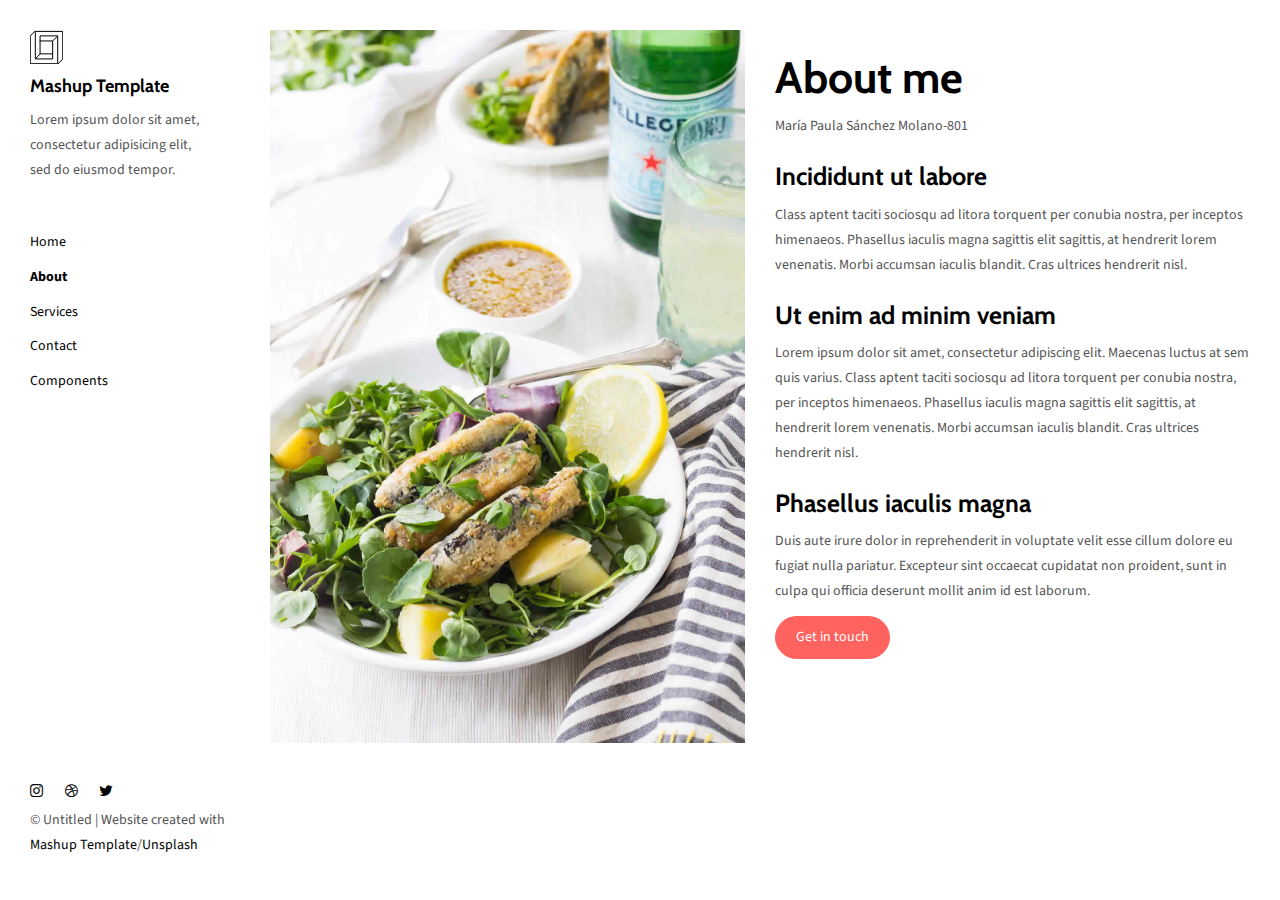
==== about.html @ 0de5c284 "Add files via upload" ====
<!DOCTYPE html>
<html lang="en">

<head>
  <meta charset="UTF-8">
  <meta content="IE=edge" http-equiv="X-UA-Compatible">
  <meta content="width=device-width,initial-scale=1" name="viewport">
  <meta content="description" name="description">
  <meta name="google" content="notranslate" />
  <meta content="Mashup templates have been developped by Orson.io team" name="author">

  <!-- Disable tap highlight on IE -->
  <meta name="msapplication-tap-highlight" content="no">
  
  <link href="./assets/apple-icon-180x180.png" rel="apple-touch-icon">
  <link href="./assets/favicon.ico" rel="icon">



  <title>Title page</title>  

<link href="./main.82cfd66e.css" rel="stylesheet"></head>

<body>

 <!-- Add your content of header -->
<header class="">
  <div class="navbar navbar-default visible-xs">
    <button type="button" class="navbar-toggle collapsed">
      <span class="sr-only">Toggle navigation</span>
      <span class="icon-bar"></span>
      <span class="icon-bar"></span>
      <span class="icon-bar"></span>
    </button>
    <a href="./index.html" class="navbar-brand">Mashup Template</a>
  </div>

  <nav class="sidebar">
    <div class="navbar-collapse" id="navbar-collapse">
      <div class="site-header hidden-xs">
          <a class="site-brand" href="./index.html" title="">
            <img class="img-responsive site-logo" alt="" src="./assets/images/mashup-logo.svg">
            Mashup Template
          </a>
        <p>Lorem ipsum dolor sit amet, consectetur adipisicing elit, sed do eiusmod
        tempor.</p>
      </div>
      <ul class="nav">
        <li><a href="./index.html" title="">Home</a></li>
        <li><a href="./about.html" title="">About</a></li>
        <li><a href="./services.html" title="">Services</a></li>
        <li><a href="./contact.html" title="">Contact</a></li>
        <li><a href="./components.html" title="">Components</a></li>

      </ul>

      <nav class="nav-footer">
        <p class="nav-footer-social-buttons">
          <a class="fa-icon" href="https://www.instagram.com/" title="">
            <i class="fa fa-instagram"></i>
          </a>
          <a class="fa-icon" href="https://dribbble.com/" title="">
            <i class="fa fa-dribbble"></i>
          </a>
          <a class="fa-icon" href="https://twitter.com/" title="">
            <i class="fa fa-twitter"></i>
          </a>
        </p>
        <p>© Untitled | Website created with <a href="http://www.mashup-template.com/" title="Create website with free html template">Mashup Template</a>/<a href="https://www.unsplash.com/" title="Beautiful Free Images">Unsplash</a></p>
      </nav>  
    </div> 
  </nav>
</header>
<main class="" id="main-collapse">


<div class="row">
  <div class="col-xs-12 col-md-6">
    <img class="img-responsive" alt="" src="./assets/images/img-10.jpg">
  </div>
  <div class="col-xs-12 col-md-6">
    <h1>About me</h1>
    
    <p>María Paula Sánchez Molano-801</p>
    
    <h3>Incididunt ut labore </h3>

    <p>Class aptent taciti sociosqu ad litora torquent per conubia nostra, per inceptos himenaeos. Phasellus iaculis magna sagittis elit sagittis, at hendrerit lorem venenatis. Morbi accumsan iaculis blandit. Cras ultrices hendrerit nisl.</p>

    <h3>Ut enim ad minim veniam </h3>
    
    <p>Lorem ipsum dolor sit amet, consectetur adipiscing elit. Maecenas luctus at sem quis varius. 
    Class aptent taciti sociosqu ad litora torquent per conubia nostra, per inceptos himenaeos. Phasellus iaculis magna sagittis elit sagittis, at hendrerit lorem venenatis. Morbi accumsan iaculis blandit. Cras ultrices hendrerit nisl.</p>
    <h3>Phasellus iaculis magna </h3>
    <p>Duis aute irure dolor in reprehenderit in voluptate velit esse
    cillum dolore eu fugiat nulla pariatur. Excepteur sint occaecat cupidatat non
    proident, sunt in culpa qui officia deserunt mollit anim id est laborum.</p>
    
    <a href="contact.html" class="btn btn-primary" title=""> Get in touch</a>
 </div>
</div>
    
</main>

<script>
document.addEventListener("DOMContentLoaded", function (event) {
  navbarToggleSidebar();
  navActivePage();
});
</script>

<!-- Google Analytics: change UA-XXXXX-X to be your site's ID 

<script>
  (function (i, s, o, g, r, a, m) {
    i['GoogleAnalyticsObject'] = r; i[r] = i[r] || function () {
      (i[r].q = i[r].q || []).push(arguments)
    }, i[r].l = 1 * new Date(); a = s.createElement(o),
      m = s.getElementsByTagName(o)[0]; a.async = 1; a.src = g; m.parentNode.insertBefore(a, m)
  })(window, document, 'script', '//www.google-analytics.com/analytics.js', 'ga');
  ga('create', 'UA-XXXXX-X', 'auto');
  ga('send', 'pageview');
</script>

--> <script type="text/javascript" src="./main.85741bff.js"></script></body>

</html>
---- main.82cfd66e.css ----
@import url(https://fonts.googleapis.com/css?family=Cabin:400,700|Source+Sans+Pro:400,700);@import url(https://maxcdn.bootstrapcdn.com/font-awesome/4.7.0/css/font-awesome.min.css);/*!
 * Bootstrap v3.3.7 (http://getbootstrap.com)
 * Copyright 2011-2016 Twitter, Inc.
 * Licensed under MIT (https://github.com/twbs/bootstrap/blob/master/LICENSE)
 */
/*! normalize.css v3.0.3 | MIT License | github.com/necolas/normalize.css */html{font-family:sans-serif;-ms-text-size-adjust:100%;-webkit-text-size-adjust:100%}body{margin:0}article,aside,details,figcaption,figure,footer,header,hgroup,main,menu,nav,section,summary{display:block}audio,canvas,progress,video{display:inline-block;vertical-align:baseline}audio:not([controls]){display:none;height:0}[hidden],template{display:none}a{background-color:transparent}a:active,a:hover{outline:0}abbr[title]{border-bottom:1px dotted}b,strong{font-weight:700}dfn{font-style:italic}h1{font-size:2em;margin:.67em 0}mark{background:#ff0;color:#000}small{font-size:80%}sub,sup{font-size:75%;line-height:0;position:relative;vertical-align:baseline}sup{top:-.5em}sub{bottom:-.25em}img{border:0}svg:not(:root){overflow:hidden}figure{margin:1em 40px}hr{box-sizing:content-box;height:0}pre{overflow:auto}code,kbd,pre,samp{font-family:monospace,monospace;font-size:1em}button,input,optgroup,select,textarea{color:inherit;font:inherit;margin:0}button{overflow:visible}button,select{text-transform:none}button,html input[type=button],input[type=reset],input[type=submit]{-webkit-appearance:button;cursor:pointer}button[disabled],html input[disabled]{cursor:default}button::-moz-focus-inner,input::-moz-focus-inner{border:0;padding:0}input{line-height:normal}input[type=checkbox],input[type=radio]{box-sizing:border-box;padding:0}input[type=number]::-webkit-inner-spin-button,input[type=number]::-webkit-outer-spin-button{height:auto}input[type=search]{-webkit-appearance:textfield;box-sizing:content-box}input[type=search]::-webkit-search-cancel-button,input[type=search]::-webkit-search-decoration{-webkit-appearance:none}fieldset{border:1px solid silver;margin:0 2px;padding:.35em .625em .75em}textarea{overflow:auto}optgroup{font-weight:700}table{border-collapse:collapse;border-spacing:0}td,th{padding:0}

/*! Source: https://github.com/h5bp/html5-boilerplate/blob/master/src/css/main.css */@media print{*,:after,:before{background:transparent!important;color:#000!important;box-shadow:none!important;text-shadow:none!important}a,a:visited{text-decoration:underline}a[href]:after{content:" (" attr(href) ")"}abbr[title]:after{content:" (" attr(title) ")"}a[href^="#"]:after,a[href^="javascript:"]:after{content:""}blockquote,pre{border:1px solid #999;page-break-inside:avoid}thead{display:table-header-group}img,tr{page-break-inside:avoid}img{max-width:100%!important}h2,h3,p{orphans:3;widows:3}h2,h3{page-break-after:avoid}.navbar{display:none}.btn>.caret,.dropup>.btn>.caret{border-top-color:#000!important}.label{border:1px solid #000}.table{border-collapse:collapse!important}.table td,.table th{background-color:#fff!important}.table-bordered td,.table-bordered th{border:1px solid #ddd!important}}*,:after,:before{-webkit-box-sizing:border-box;-moz-box-sizing:border-box;box-sizing:border-box}html{font-size:10px;-webkit-tap-highlight-color:transparent}body{font-family:Source Sans Pro,Helvetica,Arial,sans-serif;font-size:14px;line-height:1.78;color:#555;background-color:#fff}button,input,select,textarea{font-family:inherit;font-size:inherit;line-height:inherit}a{color:#ff6360;text-decoration:none}a:focus,a:hover{color:#ff1814;text-decoration:underline}a:focus{outline:5px auto -webkit-focus-ring-color;outline-offset:-2px}figure{margin:0}img{vertical-align:middle}.img-responsive{display:block;max-width:100%;height:auto}.img-rounded{border-radius:2px}.img-thumbnail{padding:4px;line-height:1.78;background-color:#fff;border:1px solid #ddd;border-radius:2px;-webkit-transition:all .2s ease-in-out;-o-transition:all .2s ease-in-out;transition:all .2s ease-in-out;display:inline-block;max-width:100%;height:auto}.img-circle{border-radius:50%}hr{margin-top:24px;margin-bottom:24px;border:0;border-top:1px solid #eee}.sr-only{position:absolute;width:1px;height:1px;margin:-1px;padding:0;overflow:hidden;clip:rect(0,0,0,0);border:0}.sr-only-focusable:active,.sr-only-focusable:focus{position:static;width:auto;height:auto;margin:0;overflow:visible;clip:auto}[role=button]{cursor:pointer}.h1,.h2,.h3,.h4,.h5,.h6,h1,h2,h3,h4,h5,h6{font-family:Cabin,Helvetica,Arial,sans-serif;font-weight:700;line-height:1.1;color:#000}.h1 .small,.h1 small,.h2 .small,.h2 small,.h3 .small,.h3 small,.h4 .small,.h4 small,.h5 .small,.h5 small,.h6 .small,.h6 small,h1 .small,h1 small,h2 .small,h2 small,h3 .small,h3 small,h4 .small,h4 small,h5 .small,h5 small,h6 .small,h6 small{font-weight:400;line-height:1;color:#777}.h1,.h2,.h3,h1,h2,h3{margin-top:24px;margin-bottom:12px}.h1 .small,.h1 small,.h2 .small,.h2 small,.h3 .small,.h3 small,h1 .small,h1 small,h2 .small,h2 small,h3 .small,h3 small{font-size:65%}.h4,.h5,.h6,h4,h5,h6{margin-top:12px;margin-bottom:12px}.h4 .small,.h4 small,.h5 .small,.h5 small,.h6 .small,.h6 small,h4 .small,h4 small,h5 .small,h5 small,h6 .small,h6 small{font-size:75%}.h1,h1{font-size:44px}.h2,h2{font-size:33px}.h3,h3{font-size:25px}.h4,h4{font-size:19px}.h5,h5{font-size:14px}.h6,h6{font-size:12px}p{margin:0 0 12px}.lead{margin-bottom:24px;font-size:16px;font-weight:300;line-height:1.4}@media (min-width:768px){.lead{font-size:21px}}.small,small{font-size:85%}.mark,mark{background-color:#fcf8e3;padding:.2em}.text-left{text-align:left}.text-right{text-align:right}.text-center{text-align:center}.text-justify{text-align:justify}.text-nowrap{white-space:nowrap}.text-lowercase{text-transform:lowercase}.initialism,.text-uppercase{text-transform:uppercase}.text-capitalize{text-transform:capitalize}.text-muted{color:#777}.text-primary{color:#ff6360}a.text-primary:focus,a.text-primary:hover{color:#ff312d}.text-success{color:#fff}a.text-success:focus,a.text-success:hover{color:#e6e6e6}.text-info{color:#31708f}a.text-info:focus,a.text-info:hover{color:#245269}.text-warning{color:#8a6d3b}a.text-warning:focus,a.text-warning:hover{color:#66512c}.text-danger{color:#fff}a.text-danger:focus,a.text-danger:hover{color:#e6e6e6}.bg-primary{color:#fff;background-color:#ff6360}a.bg-primary:focus,a.bg-primary:hover{background-color:#ff312d}.bg-success{background-color:#57ce6e}a.bg-success:focus,a.bg-success:hover{background-color:#37bb50}.bg-info{background-color:#d9edf7}a.bg-info:focus,a.bg-info:hover{background-color:#afd9ee}.bg-warning{background-color:#fcf8e3}a.bg-warning:focus,a.bg-warning:hover{background-color:#f7ecb5}.bg-danger{background-color:#ee624b}a.bg-danger:focus,a.bg-danger:hover{background-color:#ea391c}.page-header{padding-bottom:11px;margin:48px 0 24px;border-bottom:1px solid #eee}ol,ul{margin-top:0;margin-bottom:12px}ol ol,ol ul,ul ol,ul ul{margin-bottom:0}.list-inline,.list-unstyled{padding-left:0;list-style:none}.list-inline{margin-left:-5px}.list-inline>li{display:inline-block;padding-left:5px;padding-right:5px}dl{margin-top:0;margin-bottom:24px}dd,dt{line-height:1.78}dt{font-weight:700}dd{margin-left:0}.dl-horizontal dd:after,.dl-horizontal dd:before{content:" ";display:table}.dl-horizontal dd:after{clear:both}@media (min-width:768px){.dl-horizontal dt{float:left;width:160px;clear:left;text-align:right;overflow:hidden;text-overflow:ellipsis;white-space:nowrap}.dl-horizontal dd{margin-left:180px}}abbr[data-original-title],abbr[title]{cursor:help;border-bottom:1px dotted #777}.initialism{font-size:90%}blockquote{padding:12px 24px;margin:0 0 24px;font-size:17.5px;border-left:5px solid #eee}blockquote ol:last-child,blockquote p:last-child,blockquote ul:last-child{margin-bottom:0}blockquote .small,blockquote footer,blockquote small{display:block;font-size:80%;line-height:1.78;color:#777}blockquote .small:before,blockquote footer:before,blockquote small:before{content:"\2014   \A0"}.blockquote-reverse,blockquote.pull-right{padding-right:15px;padding-left:0;border-right:5px solid #eee;border-left:0;text-align:right}.blockquote-reverse .small:before,.blockquote-reverse footer:before,.blockquote-reverse small:before,blockquote.pull-right .small:before,blockquote.pull-right footer:before,blockquote.pull-right small:before{content:""}.blockquote-reverse .small:after,.blockquote-reverse footer:after,.blockquote-reverse small:after,blockquote.pull-right .small:after,blockquote.pull-right footer:after,blockquote.pull-right small:after{content:"\A0   \2014"}address{margin-bottom:24px;font-style:normal;line-height:1.78}code,kbd,pre,samp{font-family:Menlo,Monaco,Consolas,Courier New,monospace}code{color:#c7254e;background-color:#f9f2f4}code,kbd{padding:2px 4px;font-size:90%;border-radius:2px}kbd{color:#fff;background-color:#333;box-shadow:inset 0 -1px 0 rgba(0,0,0,.25)}kbd kbd{padding:0;font-size:100%;font-weight:700;box-shadow:none}pre{display:block;padding:11.5px;margin:0 0 12px;font-size:13px;line-height:1.78;word-break:break-all;word-wrap:break-word;color:#333;background-color:#f5f5f5;border:1px solid #ccc;border-radius:2px}pre code{padding:0;font-size:inherit;color:inherit;white-space:pre-wrap;background-color:transparent;border-radius:0}.pre-scrollable{max-height:340px;overflow-y:scroll}.container{margin-right:auto;margin-left:auto;padding-left:15px;padding-right:15px}.container:after,.container:before{content:" ";display:table}.container:after{clear:both}@media (min-width:768px){.container{width:750px}}@media (min-width:992px){.container{width:970px}}@media (min-width:1200px){.container{width:1170px}}.container-fluid{margin-right:auto;margin-left:auto;padding-left:15px;padding-right:15px}.container-fluid:after,.container-fluid:before{content:" ";display:table}.container-fluid:after{clear:both}.row{margin-left:-15px;margin-right:-15px}.row:after,.row:before{content:" ";display:table}.row:after{clear:both}.col-lg-1,.col-lg-2,.col-lg-3,.col-lg-4,.col-lg-5,.col-lg-6,.col-lg-7,.col-lg-8,.col-lg-9,.col-lg-10,.col-lg-11,.col-lg-12,.col-md-1,.col-md-2,.col-md-3,.col-md-4,.col-md-5,.col-md-6,.col-md-7,.col-md-8,.col-md-9,.col-md-10,.col-md-11,.col-md-12,.col-sm-1,.col-sm-2,.col-sm-3,.col-sm-4,.col-sm-5,.col-sm-6,.col-sm-7,.col-sm-8,.col-sm-9,.col-sm-10,.col-sm-11,.col-sm-12,.col-xs-1,.col-xs-2,.col-xs-3,.col-xs-4,.col-xs-5,.col-xs-6,.col-xs-7,.col-xs-8,.col-xs-9,.col-xs-10,.col-xs-11,.col-xs-12{position:relative;min-height:1px;padding-left:15px;padding-right:15px}.col-xs-1,.col-xs-2,.col-xs-3,.col-xs-4,.col-xs-5,.col-xs-6,.col-xs-7,.col-xs-8,.col-xs-9,.col-xs-10,.col-xs-11,.col-xs-12{float:left}.col-xs-1{width:8.33333%}.col-xs-2{width:16.66667%}.col-xs-3{width:25%}.col-xs-4{width:33.33333%}.col-xs-5{width:41.66667%}.col-xs-6{width:50%}.col-xs-7{width:58.33333%}.col-xs-8{width:66.66667%}.col-xs-9{width:75%}.col-xs-10{width:83.33333%}.col-xs-11{width:91.66667%}.col-xs-12{width:100%}.col-xs-pull-0{right:auto}.col-xs-pull-1{right:8.33333%}.col-xs-pull-2{right:16.66667%}.col-xs-pull-3{right:25%}.col-xs-pull-4{right:33.33333%}.col-xs-pull-5{right:41.66667%}.col-xs-pull-6{right:50%}.col-xs-pull-7{right:58.33333%}.col-xs-pull-8{right:66.66667%}.col-xs-pull-9{right:75%}.col-xs-pull-10{right:83.33333%}.col-xs-pull-11{right:91.66667%}.col-xs-pull-12{right:100%}.col-xs-push-0{left:auto}.col-xs-push-1{left:8.33333%}.col-xs-push-2{left:16.66667%}.col-xs-push-3{left:25%}.col-xs-push-4{left:33.33333%}.col-xs-push-5{left:41.66667%}.col-xs-push-6{left:50%}.col-xs-push-7{left:58.33333%}.col-xs-push-8{left:66.66667%}.col-xs-push-9{left:75%}.col-xs-push-10{left:83.33333%}.col-xs-push-11{left:91.66667%}.col-xs-push-12{left:100%}.col-xs-offset-0{margin-left:0}.col-xs-offset-1{margin-left:8.33333%}.col-xs-offset-2{margin-left:16.66667%}.col-xs-offset-3{margin-left:25%}.col-xs-offset-4{margin-left:33.33333%}.col-xs-offset-5{margin-left:41.66667%}.col-xs-offset-6{margin-left:50%}.col-xs-offset-7{margin-left:58.33333%}.col-xs-offset-8{margin-left:66.66667%}.col-xs-offset-9{margin-left:75%}.col-xs-offset-10{margin-left:83.33333%}.col-xs-offset-11{margin-left:91.66667%}.col-xs-offset-12{margin-left:100%}@media (min-width:768px){.col-sm-1,.col-sm-2,.col-sm-3,.col-sm-4,.col-sm-5,.col-sm-6,.col-sm-7,.col-sm-8,.col-sm-9,.col-sm-10,.col-sm-11,.col-sm-12{float:left}.col-sm-1{width:8.33333%}.col-sm-2{width:16.66667%}.col-sm-3{width:25%}.col-sm-4{width:33.33333%}.col-sm-5{width:41.66667%}.col-sm-6{width:50%}.col-sm-7{width:58.33333%}.col-sm-8{width:66.66667%}.col-sm-9{width:75%}.col-sm-10{width:83.33333%}.col-sm-11{width:91.66667%}.col-sm-12{width:100%}.col-sm-pull-0{right:auto}.col-sm-pull-1{right:8.33333%}.col-sm-pull-2{right:16.66667%}.col-sm-pull-3{right:25%}.col-sm-pull-4{right:33.33333%}.col-sm-pull-5{right:41.66667%}.col-sm-pull-6{right:50%}.col-sm-pull-7{right:58.33333%}.col-sm-pull-8{right:66.66667%}.col-sm-pull-9{right:75%}.col-sm-pull-10{right:83.33333%}.col-sm-pull-11{right:91.66667%}.col-sm-pull-12{right:100%}.col-sm-push-0{left:auto}.col-sm-push-1{left:8.33333%}.col-sm-push-2{left:16.66667%}.col-sm-push-3{left:25%}.col-sm-push-4{left:33.33333%}.col-sm-push-5{left:41.66667%}.col-sm-push-6{left:50%}.col-sm-push-7{left:58.33333%}.col-sm-push-8{left:66.66667%}.col-sm-push-9{left:75%}.col-sm-push-10{left:83.33333%}.col-sm-push-11{left:91.66667%}.col-sm-push-12{left:100%}.col-sm-offset-0{margin-left:0}.col-sm-offset-1{margin-left:8.33333%}.col-sm-offset-2{margin-left:16.66667%}.col-sm-offset-3{margin-left:25%}.col-sm-offset-4{margin-left:33.33333%}.col-sm-offset-5{margin-left:41.66667%}.col-sm-offset-6{margin-left:50%}.col-sm-offset-7{margin-left:58.33333%}.col-sm-offset-8{margin-left:66.66667%}.col-sm-offset-9{margin-left:75%}.col-sm-offset-10{margin-left:83.33333%}.col-sm-offset-11{margin-left:91.66667%}.col-sm-offset-12{margin-left:100%}}@media (min-width:992px){.col-md-1,.col-md-2,.col-md-3,.col-md-4,.col-md-5,.col-md-6,.col-md-7,.col-md-8,.col-md-9,.col-md-10,.col-md-11,.col-md-12{float:left}.col-md-1{width:8.33333%}.col-md-2{width:16.66667%}.col-md-3{width:25%}.col-md-4{width:33.33333%}.col-md-5{width:41.66667%}.col-md-6{width:50%}.col-md-7{width:58.33333%}.col-md-8{width:66.66667%}.col-md-9{width:75%}.col-md-10{width:83.33333%}.col-md-11{width:91.66667%}.col-md-12{width:100%}.col-md-pull-0{right:auto}.col-md-pull-1{right:8.33333%}.col-md-pull-2{right:16.66667%}.col-md-pull-3{right:25%}.col-md-pull-4{right:33.33333%}.col-md-pull-5{right:41.66667%}.col-md-pull-6{right:50%}.col-md-pull-7{right:58.33333%}.col-md-pull-8{right:66.66667%}.col-md-pull-9{right:75%}.col-md-pull-10{right:83.33333%}.col-md-pull-11{right:91.66667%}.col-md-pull-12{right:100%}.col-md-push-0{left:auto}.col-md-push-1{left:8.33333%}.col-md-push-2{left:16.66667%}.col-md-push-3{left:25%}.col-md-push-4{left:33.33333%}.col-md-push-5{left:41.66667%}.col-md-push-6{left:50%}.col-md-push-7{left:58.33333%}.col-md-push-8{left:66.66667%}.col-md-push-9{left:75%}.col-md-push-10{left:83.33333%}.col-md-push-11{left:91.66667%}.col-md-push-12{left:100%}.col-md-offset-0{margin-left:0}.col-md-offset-1{margin-left:8.33333%}.col-md-offset-2{margin-left:16.66667%}.col-md-offset-3{margin-left:25%}.col-md-offset-4{margin-left:33.33333%}.col-md-offset-5{margin-left:41.66667%}.col-md-offset-6{margin-left:50%}.col-md-offset-7{margin-left:58.33333%}.col-md-offset-8{margin-left:66.66667%}.col-md-offset-9{margin-left:75%}.col-md-offset-10{margin-left:83.33333%}.col-md-offset-11{margin-left:91.66667%}.col-md-offset-12{margin-left:100%}}@media (min-width:1200px){.col-lg-1,.col-lg-2,.col-lg-3,.col-lg-4,.col-lg-5,.col-lg-6,.col-lg-7,.col-lg-8,.col-lg-9,.col-lg-10,.col-lg-11,.col-lg-12{float:left}.col-lg-1{width:8.33333%}.col-lg-2{width:16.66667%}.col-lg-3{width:25%}.col-lg-4{width:33.33333%}.col-lg-5{width:41.66667%}.col-lg-6{width:50%}.col-lg-7{width:58.33333%}.col-lg-8{width:66.66667%}.col-lg-9{width:75%}.col-lg-10{width:83.33333%}.col-lg-11{width:91.66667%}.col-lg-12{width:100%}.col-lg-pull-0{right:auto}.col-lg-pull-1{right:8.33333%}.col-lg-pull-2{right:16.66667%}.col-lg-pull-3{right:25%}.col-lg-pull-4{right:33.33333%}.col-lg-pull-5{right:41.66667%}.col-lg-pull-6{right:50%}.col-lg-pull-7{right:58.33333%}.col-lg-pull-8{right:66.66667%}.col-lg-pull-9{right:75%}.col-lg-pull-10{right:83.33333%}.col-lg-pull-11{right:91.66667%}.col-lg-pull-12{right:100%}.col-lg-push-0{left:auto}.col-lg-push-1{left:8.33333%}.col-lg-push-2{left:16.66667%}.col-lg-push-3{left:25%}.col-lg-push-4{left:33.33333%}.col-lg-push-5{left:41.66667%}.col-lg-push-6{left:50%}.col-lg-push-7{left:58.33333%}.col-lg-push-8{left:66.66667%}.col-lg-push-9{left:75%}.col-lg-push-10{left:83.33333%}.col-lg-push-11{left:91.66667%}.col-lg-push-12{left:100%}.col-lg-offset-0{margin-left:0}.col-lg-offset-1{margin-left:8.33333%}.col-lg-offset-2{margin-left:16.66667%}.col-lg-offset-3{margin-left:25%}.col-lg-offset-4{margin-left:33.33333%}.col-lg-offset-5{margin-left:41.66667%}.col-lg-offset-6{margin-left:50%}.col-lg-offset-7{margin-left:58.33333%}.col-lg-offset-8{margin-left:66.66667%}.col-lg-offset-9{margin-left:75%}.col-lg-offset-10{margin-left:83.33333%}.col-lg-offset-11{margin-left:91.66667%}.col-lg-offset-12{margin-left:100%}}table{background-color:transparent}caption{padding-top:8px;padding-bottom:8px;color:#777}caption,th{text-align:left}.table{width:100%;max-width:100%;margin-bottom:24px}.table>tbody>tr>td,.table>tbody>tr>th,.table>tfoot>tr>td,.table>tfoot>tr>th,.table>thead>tr>td,.table>thead>tr>th{padding:8px;line-height:1.78;vertical-align:top;border-top:1px solid #ddd}.table>thead>tr>th{vertical-align:bottom;border-bottom:2px solid #ddd}.table>caption+thead>tr:first-child>td,.table>caption+thead>tr:first-child>th,.table>colgroup+thead>tr:first-child>td,.table>colgroup+thead>tr:first-child>th,.table>thead:first-child>tr:first-child>td,.table>thead:first-child>tr:first-child>th{border-top:0}.table>tbody+tbody{border-top:2px solid #ddd}.table .table{background-color:#fff}.table-condensed>tbody>tr>td,.table-condensed>tbody>tr>th,.table-condensed>tfoot>tr>td,.table-condensed>tfoot>tr>th,.table-condensed>thead>tr>td,.table-condensed>thead>tr>th{padding:5px}.table-bordered,.table-bordered>tbody>tr>td,.table-bordered>tbody>tr>th,.table-bordered>tfoot>tr>td,.table-bordered>tfoot>tr>th,.table-bordered>thead>tr>td,.table-bordered>thead>tr>th{border:1px solid #ddd}.table-bordered>thead>tr>td,.table-bordered>thead>tr>th{border-bottom-width:2px}.table-striped>tbody>tr:nth-of-type(odd){background-color:#f9f9f9}.table-hover>tbody>tr:hover{background-color:#f5f5f5}table col[class*=col-]{position:static;float:none;display:table-column}table td[class*=col-],table th[class*=col-]{position:static;float:none;display:table-cell}.table>tbody>tr.active>td,.table>tbody>tr.active>th,.table>tbody>tr>td.active,.table>tbody>tr>th.active,.table>tfoot>tr.active>td,.table>tfoot>tr.active>th,.table>tfoot>tr>td.active,.table>tfoot>tr>th.active,.table>thead>tr.active>td,.table>thead>tr.active>th,.table>thead>tr>td.active,.table>thead>tr>th.active{background-color:#f5f5f5}.table-hover>tbody>tr.active:hover>td,.table-hover>tbody>tr.active:hover>th,.table-hover>tbody>tr:hover>.active,.table-hover>tbody>tr>td.active:hover,.table-hover>tbody>tr>th.active:hover{background-color:#e8e8e8}.table>tbody>tr.success>td,.table>tbody>tr.success>th,.table>tbody>tr>td.success,.table>tbody>tr>th.success,.table>tfoot>tr.success>td,.table>tfoot>tr.success>th,.table>tfoot>tr>td.success,.table>tfoot>tr>th.success,.table>thead>tr.success>td,.table>thead>tr.success>th,.table>thead>tr>td.success,.table>thead>tr>th.success{background-color:#57ce6e}.table-hover>tbody>tr.success:hover>td,.table-hover>tbody>tr.success:hover>th,.table-hover>tbody>tr:hover>.success,.table-hover>tbody>tr>td.success:hover,.table-hover>tbody>tr>th.success:hover{background-color:#43c85d}.table>tbody>tr.info>td,.table>tbody>tr.info>th,.table>tbody>tr>td.info,.table>tbody>tr>th.info,.table>tfoot>tr.info>td,.table>tfoot>tr.info>th,.table>tfoot>tr>td.info,.table>tfoot>tr>th.info,.table>thead>tr.info>td,.table>thead>tr.info>th,.table>thead>tr>td.info,.table>thead>tr>th.info{background-color:#d9edf7}.table-hover>tbody>tr.info:hover>td,.table-hover>tbody>tr.info:hover>th,.table-hover>tbody>tr:hover>.info,.table-hover>tbody>tr>td.info:hover,.table-hover>tbody>tr>th.info:hover{background-color:#c4e3f3}.table>tbody>tr.warning>td,.table>tbody>tr.warning>th,.table>tbody>tr>td.warning,.table>tbody>tr>th.warning,.table>tfoot>tr.warning>td,.table>tfoot>tr.warning>th,.table>tfoot>tr>td.warning,.table>tfoot>tr>th.warning,.table>thead>tr.warning>td,.table>thead>tr.warning>th,.table>thead>tr>td.warning,.table>thead>tr>th.warning{background-color:#fcf8e3}.table-hover>tbody>tr.warning:hover>td,.table-hover>tbody>tr.warning:hover>th,.table-hover>tbody>tr:hover>.warning,.table-hover>tbody>tr>td.warning:hover,.table-hover>tbody>tr>th.warning:hover{background-color:#faf2cc}.table>tbody>tr.danger>td,.table>tbody>tr.danger>th,.table>tbody>tr>td.danger,.table>tbody>tr>th.danger,.table>tfoot>tr.danger>td,.table>tfoot>tr.danger>th,.table>tfoot>tr>td.danger,.table>tfoot>tr>th.danger,.table>thead>tr.danger>td,.table>thead>tr.danger>th,.table>thead>tr>td.danger,.table>thead>tr>th.danger{background-color:#ee624b}.table-hover>tbody>tr.danger:hover>td,.table-hover>tbody>tr.danger:hover>th,.table-hover>tbody>tr:hover>.danger,.table-hover>tbody>tr>td.danger:hover,.table-hover>tbody>tr>th.danger:hover{background-color:#ec4e34}.table-responsive{overflow-x:auto;min-height:.01%}@media screen and (max-width:767px){.table-responsive{width:100%;margin-bottom:18px;overflow-y:hidden;-ms-overflow-style:-ms-autohiding-scrollbar;border:1px solid #ddd}.table-responsive>.table{margin-bottom:0}.table-responsive>.table>tbody>tr>td,.table-responsive>.table>tbody>tr>th,.table-responsive>.table>tfoot>tr>td,.table-responsive>.table>tfoot>tr>th,.table-responsive>.table>thead>tr>td,.table-responsive>.table>thead>tr>th{white-space:nowrap}.table-responsive>.table-bordered{border:0}.table-responsive>.table-bordered>tbody>tr>td:first-child,.table-responsive>.table-bordered>tbody>tr>th:first-child,.table-responsive>.table-bordered>tfoot>tr>td:first-child,.table-responsive>.table-bordered>tfoot>tr>th:first-child,.table-responsive>.table-bordered>thead>tr>td:first-child,.table-responsive>.table-bordered>thead>tr>th:first-child{border-left:0}.table-responsive>.table-bordered>tbody>tr>td:last-child,.table-responsive>.table-bordered>tbody>tr>th:last-child,.table-responsive>.table-bordered>tfoot>tr>td:last-child,.table-responsive>.table-bordered>tfoot>tr>th:last-child,.table-responsive>.table-bordered>thead>tr>td:last-child,.table-responsive>.table-bordered>thead>tr>th:last-child{border-right:0}.table-responsive>.table-bordered>tbody>tr:last-child>td,.table-responsive>.table-bordered>tbody>tr:last-child>th,.table-responsive>.table-bordered>tfoot>tr:last-child>td,.table-responsive>.table-bordered>tfoot>tr:last-child>th{border-bottom:0}}fieldset{margin:0;min-width:0}fieldset,legend{padding:0;border:0}legend{display:block;width:100%;margin-bottom:24px;font-size:21px;line-height:inherit;color:#333;border-bottom:1px solid #e5e5e5}label{display:inline-block;max-width:100%;margin-bottom:5px;font-weight:700}input[type=search]{-webkit-box-sizing:border-box;-moz-box-sizing:border-box;box-sizing:border-box}input[type=checkbox],input[type=radio]{margin:4px 0 0;margin-top:1px\9;line-height:normal}input[type=file]{display:block}input[type=range]{display:block;width:100%}select[multiple],select[size]{height:auto}input[type=checkbox]:focus,input[type=file]:focus,input[type=radio]:focus{outline:5px auto -webkit-focus-ring-color;outline-offset:-2px}output{padding-top:9px}.form-control,output{display:block;font-size:14px;line-height:1.78;color:#555}.form-control{width:100%;height:40px;padding:8px 20px;background-color:#fff;background-image:none;border:1px solid #000;border-radius:2px;-webkit-box-shadow:inset 0 1px 1px rgba(0,0,0,.075);box-shadow:inset 0 1px 1px rgba(0,0,0,.075);-webkit-transition:border-color .15s ease-in-out,box-shadow .15s ease-in-out;-o-transition:border-color ease-in-out .15s,box-shadow ease-in-out .15s;transition:border-color .15s ease-in-out,box-shadow .15s ease-in-out}.form-control:focus{border-color:#66afe9;-webkit-box-shadow:inset 0 1px 1px rgba(0,0,0,.075),0 0 8px rgba(102,175,233,.6);box-shadow:inset 0 1px 1px rgba(0,0,0,.075),0 0 8px rgba(102,175,233,.6)}.form-control::-moz-placeholder{color:#999;opacity:1}.form-control:-ms-input-placeholder{color:#999}.form-control::-webkit-input-placeholder{color:#999}.form-control::-ms-expand{border:0;background-color:transparent}.form-control[disabled],.form-control[readonly],fieldset[disabled] .form-control{background-color:#eee;opacity:1}.form-control[disabled],fieldset[disabled] .form-control{cursor:not-allowed}textarea.form-control{height:auto}input[type=search]{-webkit-appearance:none}@media screen and (-webkit-min-device-pixel-ratio:0){input[type=date].form-control,input[type=datetime-local].form-control,input[type=month].form-control,input[type=time].form-control{line-height:40px}.input-group-sm>.input-group-btn>input[type=date].btn,.input-group-sm>.input-group-btn>input[type=datetime-local].btn,.input-group-sm>.input-group-btn>input[type=month].btn,.input-group-sm>.input-group-btn>input[type=time].btn,.input-group-sm>input[type=date].form-control,.input-group-sm>input[type=date].input-group-addon,.input-group-sm>input[type=datetime-local].form-control,.input-group-sm>input[type=datetime-local].input-group-addon,.input-group-sm>input[type=month].form-control,.input-group-sm>input[type=month].input-group-addon,.input-group-sm>input[type=time].form-control,.input-group-sm>input[type=time].input-group-addon,.input-group-sm input[type=date],.input-group-sm input[type=datetime-local],.input-group-sm input[type=month],.input-group-sm input[type=time],input[type=date].input-sm,input[type=datetime-local].input-sm,input[type=month].input-sm,input[type=time].input-sm{line-height:30px}.input-group-lg>.input-group-btn>input[type=date].btn,.input-group-lg>.input-group-btn>input[type=datetime-local].btn,.input-group-lg>.input-group-btn>input[type=month].btn,.input-group-lg>.input-group-btn>input[type=time].btn,.input-group-lg>input[type=date].form-control,.input-group-lg>input[type=date].input-group-addon,.input-group-lg>input[type=datetime-local].form-control,.input-group-lg>input[type=datetime-local].input-group-addon,.input-group-lg>input[type=month].form-control,.input-group-lg>input[type=month].input-group-addon,.input-group-lg>input[type=time].form-control,.input-group-lg>input[type=time].input-group-addon,.input-group-lg input[type=date],.input-group-lg input[type=datetime-local],.input-group-lg input[type=month],.input-group-lg input[type=time],input[type=date].input-lg,input[type=datetime-local].input-lg,input[type=month].input-lg,input[type=time].input-lg{line-height:46px}}.form-group{margin-bottom:15px}.checkbox,.radio{position:relative;display:block;margin-top:10px;margin-bottom:10px}.checkbox label,.radio label{min-height:24px;padding-left:20px;margin-bottom:0;font-weight:400;cursor:pointer}.checkbox-inline input[type=checkbox],.checkbox input[type=checkbox],.radio-inline input[type=radio],.radio input[type=radio]{position:absolute;margin-left:-20px;margin-top:4px\9}.checkbox+.checkbox,.radio+.radio{margin-top:-5px}.checkbox-inline,.radio-inline{position:relative;display:inline-block;padding-left:20px;margin-bottom:0;vertical-align:middle;font-weight:400;cursor:pointer}.checkbox-inline+.checkbox-inline,.radio-inline+.radio-inline{margin-top:0;margin-left:10px}.checkbox-inline.disabled,.checkbox.disabled label,.radio-inline.disabled,.radio.disabled label,fieldset[disabled] .checkbox-inline,fieldset[disabled] .checkbox label,fieldset[disabled] .radio-inline,fieldset[disabled] .radio label,fieldset[disabled] input[type=checkbox],fieldset[disabled] input[type=radio],input[type=checkbox].disabled,input[type=checkbox][disabled],input[type=radio].disabled,input[type=radio][disabled]{cursor:not-allowed}.form-control-static{padding-top:9px;padding-bottom:9px;margin-bottom:0;min-height:38px}.form-control-static.input-lg,.form-control-static.input-sm,.input-group-lg>.form-control-static.form-control,.input-group-lg>.form-control-static.input-group-addon,.input-group-lg>.input-group-btn>.form-control-static.btn,.input-group-sm>.form-control-static.form-control,.input-group-sm>.form-control-static.input-group-addon,.input-group-sm>.input-group-btn>.form-control-static.btn{padding-left:0;padding-right:0}.input-group-sm>.form-control,.input-group-sm>.input-group-addon,.input-group-sm>.input-group-btn>.btn,.input-sm{height:30px;padding:5px 14px;font-size:12px;line-height:1.5;border-radius:2px}.input-group-sm>.input-group-btn>select.btn,.input-group-sm>select.form-control,.input-group-sm>select.input-group-addon,select.input-sm{height:30px;line-height:30px}.input-group-sm>.input-group-btn>select[multiple].btn,.input-group-sm>.input-group-btn>textarea.btn,.input-group-sm>select[multiple].form-control,.input-group-sm>select[multiple].input-group-addon,.input-group-sm>textarea.form-control,.input-group-sm>textarea.input-group-addon,select[multiple].input-sm,textarea.input-sm{height:auto}.form-group-sm .form-control{height:30px;padding:5px 14px;font-size:12px;line-height:1.5;border-radius:2px}.form-group-sm select.form-control{height:30px;line-height:30px}.form-group-sm select[multiple].form-control,.form-group-sm textarea.form-control{height:auto}.form-group-sm .form-control-static{height:30px;min-height:36px;padding:6px 14px;font-size:12px;line-height:1.5}.input-group-lg>.form-control,.input-group-lg>.input-group-addon,.input-group-lg>.input-group-btn>.btn,.input-lg{height:46px;padding:10px 24px;font-size:18px;line-height:1.33333;border-radius:2px}.input-group-lg>.input-group-btn>select.btn,.input-group-lg>select.form-control,.input-group-lg>select.input-group-addon,select.input-lg{height:46px;line-height:46px}.input-group-lg>.input-group-btn>select[multiple].btn,.input-group-lg>.input-group-btn>textarea.btn,.input-group-lg>select[multiple].form-control,.input-group-lg>select[multiple].input-group-addon,.input-group-lg>textarea.form-control,.input-group-lg>textarea.input-group-addon,select[multiple].input-lg,textarea.input-lg{height:auto}.form-group-lg .form-control{height:46px;padding:10px 24px;font-size:18px;line-height:1.33333;border-radius:2px}.form-group-lg select.form-control{height:46px;line-height:46px}.form-group-lg select[multiple].form-control,.form-group-lg textarea.form-control{height:auto}.form-group-lg .form-control-static{height:46px;min-height:42px;padding:11px 24px;font-size:18px;line-height:1.33333}.has-feedback{position:relative}.has-feedback .form-control{padding-right:50px}.form-control-feedback{position:absolute;top:0;right:0;z-index:2;display:block;width:40px;height:40px;line-height:40px;text-align:center;pointer-events:none}.form-group-lg .form-control+.form-control-feedback,.input-group-lg+.form-control-feedback,.input-group-lg>.form-control+.form-control-feedback,.input-group-lg>.input-group-addon+.form-control-feedback,.input-group-lg>.input-group-btn>.btn+.form-control-feedback,.input-lg+.form-control-feedback{width:46px;height:46px;line-height:46px}.form-group-sm .form-control+.form-control-feedback,.input-group-sm+.form-control-feedback,.input-group-sm>.form-control+.form-control-feedback,.input-group-sm>.input-group-addon+.form-control-feedback,.input-group-sm>.input-group-btn>.btn+.form-control-feedback,.input-sm+.form-control-feedback{width:30px;height:30px;line-height:30px}.has-success .checkbox,.has-success .checkbox-inline,.has-success.checkbox-inline label,.has-success.checkbox label,.has-success .control-label,.has-success .help-block,.has-success .radio,.has-success .radio-inline,.has-success.radio-inline label,.has-success.radio label{color:#fff}.has-success .form-control{border-color:#fff;-webkit-box-shadow:inset 0 1px 1px rgba(0,0,0,.075);box-shadow:inset 0 1px 1px rgba(0,0,0,.075)}.has-success .form-control:focus{border-color:#e6e6e6;-webkit-box-shadow:inset 0 1px 1px rgba(0,0,0,.075),0 0 6px #fff;box-shadow:inset 0 1px 1px rgba(0,0,0,.075),0 0 6px #fff}.has-success .input-group-addon{color:#fff;border-color:#fff;background-color:#57ce6e}.has-success .form-control-feedback{color:#fff}.has-warning .checkbox,.has-warning .checkbox-inline,.has-warning.checkbox-inline label,.has-warning.checkbox label,.has-warning .control-label,.has-warning .help-block,.has-warning .radio,.has-warning .radio-inline,.has-warning.radio-inline label,.has-warning.radio label{color:#8a6d3b}.has-warning .form-control{border-color:#8a6d3b;-webkit-box-shadow:inset 0 1px 1px rgba(0,0,0,.075);box-shadow:inset 0 1px 1px rgba(0,0,0,.075)}.has-warning .form-control:focus{border-color:#66512c;-webkit-box-shadow:inset 0 1px 1px rgba(0,0,0,.075),0 0 6px #c0a16b;box-shadow:inset 0 1px 1px rgba(0,0,0,.075),0 0 6px #c0a16b}.has-warning .input-group-addon{color:#8a6d3b;border-color:#8a6d3b;background-color:#fcf8e3}.has-warning .form-control-feedback{color:#8a6d3b}.has-error .checkbox,.has-error .checkbox-inline,.has-error.checkbox-inline label,.has-error.checkbox label,.has-error .control-label,.has-error .help-block,.has-error .radio,.has-error .radio-inline,.has-error.radio-inline label,.has-error.radio label{color:#fff}.has-error .form-control{border-color:#fff;-webkit-box-shadow:inset 0 1px 1px rgba(0,0,0,.075);box-shadow:inset 0 1px 1px rgba(0,0,0,.075)}.has-error .form-control:focus{border-color:#e6e6e6;-webkit-box-shadow:inset 0 1px 1px rgba(0,0,0,.075),0 0 6px #fff;box-shadow:inset 0 1px 1px rgba(0,0,0,.075),0 0 6px #fff}.has-error .input-group-addon{color:#fff;border-color:#fff;background-color:#ee624b}.has-error .form-control-feedback{color:#fff}.has-feedback label~.form-control-feedback{top:29px}.has-feedback label.sr-only~.form-control-feedback{top:0}.help-block{display:block;margin-top:5px;margin-bottom:10px;color:#959595}@media (min-width:768px){.form-inline .form-group{display:inline-block;margin-bottom:0;vertical-align:middle}.form-inline .form-control{display:inline-block;width:auto;vertical-align:middle}.form-inline .form-control-static{display:inline-block}.form-inline .input-group{display:inline-table;vertical-align:middle}.form-inline .input-group .form-control,.form-inline .input-group .input-group-addon,.form-inline .input-group .input-group-btn{width:auto}.form-inline .input-group>.form-control{width:100%}.form-inline .control-label{margin-bottom:0;vertical-align:middle}.form-inline .checkbox,.form-inline .radio{display:inline-block;margin-top:0;margin-bottom:0;vertical-align:middle}.form-inline .checkbox label,.form-inline .radio label{padding-left:0}.form-inline .checkbox input[type=checkbox],.form-inline .radio input[type=radio]{position:relative;margin-left:0}.form-inline .has-feedback .form-control-feedback{top:0}}.form-horizontal .checkbox,.form-horizontal .checkbox-inline,.form-horizontal .radio,.form-horizontal .radio-inline{margin-top:0;margin-bottom:0;padding-top:9px}.form-horizontal .checkbox,.form-horizontal .radio{min-height:33px}.form-horizontal .form-group{margin-left:-15px;margin-right:-15px}.form-horizontal .form-group:after,.form-horizontal .form-group:before{content:" ";display:table}.form-horizontal .form-group:after{clear:both}@media (min-width:768px){.form-horizontal .control-label{text-align:right;margin-bottom:0;padding-top:9px}}.form-horizontal .has-feedback .form-control-feedback{right:15px}@media (min-width:768px){.form-horizontal .form-group-lg .control-label{padding-top:11px;font-size:18px}}@media (min-width:768px){.form-horizontal .form-group-sm .control-label{padding-top:6px;font-size:12px}}.btn{display:inline-block;margin-bottom:0;font-weight:400;text-align:center;vertical-align:middle;touch-action:manipulation;cursor:pointer;background-image:none;border:1px solid transparent;white-space:nowrap;padding:8px 20px;font-size:14px;line-height:1.78;border-radius:50px;-webkit-user-select:none;-moz-user-select:none;-ms-user-select:none;user-select:none}.btn.active.focus,.btn.active:focus,.btn.focus,.btn:active.focus,.btn:active:focus,.btn:focus{outline:5px auto -webkit-focus-ring-color;outline-offset:-2px}.btn.focus,.btn:focus,.btn:hover{color:#333;text-decoration:none}.btn.active,.btn:active{outline:0;background-image:none;-webkit-box-shadow:inset 0 3px 5px rgba(0,0,0,.125);box-shadow:inset 0 3px 5px rgba(0,0,0,.125)}.btn.disabled,.btn[disabled],fieldset[disabled] .btn{cursor:not-allowed;opacity:.65;filter:alpha(opacity=65);-webkit-box-shadow:none;box-shadow:none}a.btn.disabled,fieldset[disabled] a.btn{pointer-events:none}.btn-default{color:#333;background-color:#fff;border-color:#333}.btn-default.focus,.btn-default:focus{color:#333;background-color:#e6e6e6;border-color:#000}.btn-default.active,.btn-default:active,.btn-default:hover,.open>.btn-default.dropdown-toggle{color:#333;background-color:#e6e6e6;border-color:#141414}.btn-default.active.focus,.btn-default.active:focus,.btn-default.active:hover,.btn-default:active.focus,.btn-default:active:focus,.btn-default:active:hover,.open>.btn-default.dropdown-toggle.focus,.open>.btn-default.dropdown-toggle:focus,.open>.btn-default.dropdown-toggle:hover{color:#333;background-color:#d4d4d4;border-color:#000}.btn-default.active,.btn-default:active,.open>.btn-default.dropdown-toggle{background-image:none}.btn-default.disabled.focus,.btn-default.disabled:focus,.btn-default.disabled:hover,.btn-default[disabled].focus,.btn-default[disabled]:focus,.btn-default[disabled]:hover,fieldset[disabled] .btn-default.focus,fieldset[disabled] .btn-default:focus,fieldset[disabled] .btn-default:hover{background-color:#fff;border-color:#333}.btn-default .badge{color:#fff;background-color:#333}.btn-primary{color:#fff;background-color:#ff6360;border-color:#ff6360}.btn-primary.focus,.btn-primary:focus{color:#fff;background-color:#ff312d;border-color:#e00400}.btn-primary.active,.btn-primary:active,.btn-primary:hover,.open>.btn-primary.dropdown-toggle{color:#fff;background-color:#ff312d;border-color:#ff2723}.btn-primary.active.focus,.btn-primary.active:focus,.btn-primary.active:hover,.btn-primary:active.focus,.btn-primary:active:focus,.btn-primary:active:hover,.open>.btn-primary.dropdown-toggle.focus,.open>.btn-primary.dropdown-toggle:focus,.open>.btn-primary.dropdown-toggle:hover{color:#fff;background-color:#ff0e09;border-color:#e00400}.btn-primary.active,.btn-primary:active,.open>.btn-primary.dropdown-toggle{background-image:none}.btn-primary.disabled.focus,.btn-primary.disabled:focus,.btn-primary.disabled:hover,.btn-primary[disabled].focus,.btn-primary[disabled]:focus,.btn-primary[disabled]:hover,fieldset[disabled] .btn-primary.focus,fieldset[disabled] .btn-primary:focus,fieldset[disabled] .btn-primary:hover{background-color:#ff6360;border-color:#ff6360}.btn-primary .badge{color:#ff6360;background-color:#fff}.btn-success{color:#fff;background-color:#5cb85c;border-color:#5cb85c}.btn-success.focus,.btn-success:focus{color:#fff;background-color:#449d44;border-color:#2d672d}.btn-success.active,.btn-success:active,.btn-success:hover,.open>.btn-success.dropdown-toggle{color:#fff;background-color:#449d44;border-color:#419641}.btn-success.active.focus,.btn-success.active:focus,.btn-success.active:hover,.btn-success:active.focus,.btn-success:active:focus,.btn-success:active:hover,.open>.btn-success.dropdown-toggle.focus,.open>.btn-success.dropdown-toggle:focus,.open>.btn-success.dropdown-toggle:hover{color:#fff;background-color:#398439;border-color:#2d672d}.btn-success.active,.btn-success:active,.open>.btn-success.dropdown-toggle{background-image:none}.btn-success.disabled.focus,.btn-success.disabled:focus,.btn-success.disabled:hover,.btn-success[disabled].focus,.btn-success[disabled]:focus,.btn-success[disabled]:hover,fieldset[disabled] .btn-success.focus,fieldset[disabled] .btn-success:focus,fieldset[disabled] .btn-success:hover{background-color:#5cb85c;border-color:#5cb85c}.btn-success .badge{color:#5cb85c;background-color:#fff}.btn-info{color:#fff;background-color:#f8bb56;border-color:#f8bb56}.btn-info.focus,.btn-info:focus{color:#fff;background-color:#f6a725;border-color:#c67f08}.btn-info.active,.btn-info:active,.btn-info:hover,.open>.btn-info.dropdown-toggle{color:#fff;background-color:#f6a725;border-color:#f6a31b}.btn-info.active.focus,.btn-info.active:focus,.btn-info.active:hover,.btn-info:active.focus,.btn-info:active:focus,.btn-info:active:hover,.open>.btn-info.dropdown-toggle.focus,.open>.btn-info.dropdown-toggle:focus,.open>.btn-info.dropdown-toggle:hover{color:#fff;background-color:#ed980a;border-color:#c67f08}.btn-info.active,.btn-info:active,.open>.btn-info.dropdown-toggle{background-image:none}.btn-info.disabled.focus,.btn-info.disabled:focus,.btn-info.disabled:hover,.btn-info[disabled].focus,.btn-info[disabled]:focus,.btn-info[disabled]:hover,fieldset[disabled] .btn-info.focus,fieldset[disabled] .btn-info:focus,fieldset[disabled] .btn-info:hover{background-color:#f8bb56;border-color:#f8bb56}.btn-info .badge{color:#f8bb56;background-color:#fff}.btn-warning{color:#fff;background-color:#f0ad4e;border-color:#f0ad4e}.btn-warning.focus,.btn-warning:focus{color:#fff;background-color:#ec971f;border-color:#b06d0f}.btn-warning.active,.btn-warning:active,.btn-warning:hover,.open>.btn-warning.dropdown-toggle{color:#fff;background-color:#ec971f;border-color:#eb9316}.btn-warning.active.focus,.btn-warning.active:focus,.btn-warning.active:hover,.btn-warning:active.focus,.btn-warning:active:focus,.btn-warning:active:hover,.open>.btn-warning.dropdown-toggle.focus,.open>.btn-warning.dropdown-toggle:focus,.open>.btn-warning.dropdown-toggle:hover{color:#fff;background-color:#d58512;border-color:#b06d0f}.btn-warning.active,.btn-warning:active,.open>.btn-warning.dropdown-toggle{background-image:none}.btn-warning.disabled.focus,.btn-warning.disabled:focus,.btn-warning.disabled:hover,.btn-warning[disabled].focus,.btn-warning[disabled]:focus,.btn-warning[disabled]:hover,fieldset[disabled] .btn-warning.focus,fieldset[disabled] .btn-warning:focus,fieldset[disabled] .btn-warning:hover{background-color:#f0ad4e;border-color:#f0ad4e}.btn-warning .badge{color:#f0ad4e;background-color:#fff}.btn-danger{color:#fff;background-color:#d9534f;border-color:#d9534f}.btn-danger.focus,.btn-danger:focus{color:#fff;background-color:#c9302c;border-color:#8b211e}.btn-danger.active,.btn-danger:active,.btn-danger:hover,.open>.btn-danger.dropdown-toggle{color:#fff;background-color:#c9302c;border-color:#c12e2a}.btn-danger.active.focus,.btn-danger.active:focus,.btn-danger.active:hover,.btn-danger:active.focus,.btn-danger:active:focus,.btn-danger:active:hover,.open>.btn-danger.dropdown-toggle.focus,.open>.btn-danger.dropdown-toggle:focus,.open>.btn-danger.dropdown-toggle:hover{color:#fff;background-color:#ac2925;border-color:#8b211e}.btn-danger.active,.btn-danger:active,.open>.btn-danger.dropdown-toggle{background-image:none}.btn-danger.disabled.focus,.btn-danger.disabled:focus,.btn-danger.disabled:hover,.btn-danger[disabled].focus,.btn-danger[disabled]:focus,.btn-danger[disabled]:hover,fieldset[disabled] .btn-danger.focus,fieldset[disabled] .btn-danger:focus,fieldset[disabled] .btn-danger:hover{background-color:#d9534f;border-color:#d9534f}.btn-danger .badge{color:#d9534f;background-color:#fff}.btn-link{color:#ff6360;font-weight:400;border-radius:0}.btn-link,.btn-link.active,.btn-link:active,.btn-link[disabled],fieldset[disabled] .btn-link{background-color:transparent;-webkit-box-shadow:none;box-shadow:none}.btn-link,.btn-link:active,.btn-link:focus,.btn-link:hover{border-color:transparent}.btn-link:focus,.btn-link:hover{color:#ff1814;text-decoration:underline;background-color:transparent}.btn-link[disabled]:focus,.btn-link[disabled]:hover,fieldset[disabled] .btn-link:focus,fieldset[disabled] .btn-link:hover{color:#777;text-decoration:none}.btn-group-lg>.btn,.btn-lg{padding:10px 24px;font-size:18px;line-height:1.33333;border-radius:50px}.btn-group-sm>.btn,.btn-sm{padding:5px 14px;font-size:12px;line-height:1.5;border-radius:50px}.btn-group-xs>.btn,.btn-xs{padding:1px 5px;font-size:12px;line-height:1.5;border-radius:50px}.btn-block{display:block;width:100%}.btn-block+.btn-block{margin-top:5px}input[type=button].btn-block,input[type=reset].btn-block,input[type=submit].btn-block{width:100%}.fade{opacity:0;-webkit-transition:opacity .15s linear;-o-transition:opacity .15s linear;transition:opacity .15s linear}.fade.in{opacity:1}.collapse{display:none}.collapse.in{display:block}tr.collapse.in{display:table-row}tbody.collapse.in{display:table-row-group}.collapsing{position:relative;height:0;overflow:hidden;-webkit-transition-property:height,visibility;transition-property:height,visibility;-webkit-transition-duration:.35s;transition-duration:.35s;-webkit-transition-timing-function:ease;transition-timing-function:ease}.caret{display:inline-block;width:0;height:0;margin-left:2px;vertical-align:middle;border-top:4px dashed;border-top:4px solid\9;border-right:4px solid transparent;border-left:4px solid transparent}.dropdown,.dropup{position:relative}.dropdown-toggle:focus{outline:0}.dropdown-menu{position:absolute;top:100%;left:0;z-index:1000;display:none;float:left;min-width:160px;padding:5px 0;margin:2px 0 0;list-style:none;font-size:14px;text-align:left;background-color:#fff;border:1px solid #ccc;border:1px solid rgba(0,0,0,.15);border-radius:2px;-webkit-box-shadow:0 6px 12px rgba(0,0,0,.175);box-shadow:0 6px 12px rgba(0,0,0,.175);background-clip:padding-box}.dropdown-menu.pull-right{right:0;left:auto}.dropdown-menu .divider{height:1px;margin:11px 0;overflow:hidden;background-color:#e5e5e5}.dropdown-menu>li>a{display:block;padding:3px 20px;clear:both;font-weight:400;line-height:1.78;color:#333;white-space:nowrap}.dropdown-menu>li>a:focus,.dropdown-menu>li>a:hover{text-decoration:none;color:#262626;background-color:#f5f5f5}.dropdown-menu>.active>a,.dropdown-menu>.active>a:focus,.dropdown-menu>.active>a:hover{color:#fff;text-decoration:none;outline:0;background-color:#ff6360}.dropdown-menu>.disabled>a,.dropdown-menu>.disabled>a:focus,.dropdown-menu>.disabled>a:hover{color:#777}.dropdown-menu>.disabled>a:focus,.dropdown-menu>.disabled>a:hover{text-decoration:none;background-color:transparent;background-image:none;filter:progid:DXImageTransform.Microsoft.gradient(enabled = false);cursor:not-allowed}.open>.dropdown-menu{display:block}.open>a{outline:0}.dropdown-menu-right{left:auto;right:0}.dropdown-menu-left{left:0;right:auto}.dropdown-header{display:block;padding:3px 20px;font-size:12px;line-height:1.78;color:#777;white-space:nowrap}.dropdown-backdrop{position:fixed;left:0;right:0;bottom:0;top:0;z-index:990}.pull-right>.dropdown-menu{right:0;left:auto}.dropup .caret,.navbar-fixed-bottom .dropdown .caret{border-top:0;border-bottom:4px dashed;border-bottom:4px solid\9;content:""}.dropup .dropdown-menu,.navbar-fixed-bottom .dropdown .dropdown-menu{top:auto;bottom:100%;margin-bottom:2px}@media (min-width:768px){.navbar-right .dropdown-menu{right:0;left:auto}.navbar-right .dropdown-menu-left{left:0;right:auto}}.btn-group,.btn-group-vertical{position:relative;display:inline-block;vertical-align:middle}.btn-group-vertical>.btn,.btn-group>.btn{position:relative;float:left}.btn-group-vertical>.btn.active,.btn-group-vertical>.btn:active,.btn-group-vertical>.btn:focus,.btn-group-vertical>.btn:hover,.btn-group>.btn.active,.btn-group>.btn:active,.btn-group>.btn:focus,.btn-group>.btn:hover{z-index:2}.btn-group .btn+.btn,.btn-group .btn+.btn-group,.btn-group .btn-group+.btn,.btn-group .btn-group+.btn-group{margin-left:-1px}.btn-toolbar{margin-left:-5px}.btn-toolbar:after,.btn-toolbar:before{content:" ";display:table}.btn-toolbar:after{clear:both}.btn-toolbar .btn,.btn-toolbar .btn-group,.btn-toolbar .input-group{float:left}.btn-toolbar>.btn,.btn-toolbar>.btn-group,.btn-toolbar>.input-group{margin-left:5px}.btn-group>.btn:not(:first-child):not(:last-child):not(.dropdown-toggle){border-radius:0}.btn-group>.btn:first-child{margin-left:0}.btn-group>.btn:first-child:not(:last-child):not(.dropdown-toggle){border-bottom-right-radius:0;border-top-right-radius:0}.btn-group>.btn:last-child:not(:first-child),.btn-group>.dropdown-toggle:not(:first-child){border-bottom-left-radius:0;border-top-left-radius:0}.btn-group>.btn-group{float:left}.btn-group>.btn-group:not(:first-child):not(:last-child)>.btn{border-radius:0}.btn-group>.btn-group:first-child:not(:last-child)>.btn:last-child,.btn-group>.btn-group:first-child:not(:last-child)>.dropdown-toggle{border-bottom-right-radius:0;border-top-right-radius:0}.btn-group>.btn-group:last-child:not(:first-child)>.btn:first-child{border-bottom-left-radius:0;border-top-left-radius:0}.btn-group .dropdown-toggle:active,.btn-group.open .dropdown-toggle{outline:0}.btn-group>.btn+.dropdown-toggle{padding-left:8px;padding-right:8px}.btn-group-lg.btn-group>.btn+.dropdown-toggle,.btn-group>.btn-lg+.dropdown-toggle{padding-left:12px;padding-right:12px}.btn-group.open .dropdown-toggle{-webkit-box-shadow:inset 0 3px 5px rgba(0,0,0,.125);box-shadow:inset 0 3px 5px rgba(0,0,0,.125)}.btn-group.open .dropdown-toggle.btn-link{-webkit-box-shadow:none;box-shadow:none}.btn .caret{margin-left:0}.btn-group-lg>.btn .caret,.btn-lg .caret{border-width:5px 5px 0;border-bottom-width:0}.dropup .btn-group-lg>.btn .caret,.dropup .btn-lg .caret{border-width:0 5px 5px}.btn-group-vertical>.btn,.btn-group-vertical>.btn-group,.btn-group-vertical>.btn-group>.btn{display:block;float:none;width:100%;max-width:100%}.btn-group-vertical>.btn-group:after,.btn-group-vertical>.btn-group:before{content:" ";display:table}.btn-group-vertical>.btn-group:after{clear:both}.btn-group-vertical>.btn-group>.btn{float:none}.btn-group-vertical>.btn+.btn,.btn-group-vertical>.btn+.btn-group,.btn-group-vertical>.btn-group+.btn,.btn-group-vertical>.btn-group+.btn-group{margin-top:-1px;margin-left:0}.btn-group-vertical>.btn:not(:first-child):not(:last-child){border-radius:0}.btn-group-vertical>.btn:first-child:not(:last-child){border-top-right-radius:50px;border-top-left-radius:50px;border-bottom-right-radius:0;border-bottom-left-radius:0}.btn-group-vertical>.btn:last-child:not(:first-child){border-top-right-radius:0;border-top-left-radius:0;border-bottom-right-radius:50px;border-bottom-left-radius:50px}.btn-group-vertical>.btn-group:not(:first-child):not(:last-child)>.btn{border-radius:0}.btn-group-vertical>.btn-group:first-child:not(:last-child)>.btn:last-child,.btn-group-vertical>.btn-group:first-child:not(:last-child)>.dropdown-toggle{border-bottom-right-radius:0;border-bottom-left-radius:0}.btn-group-vertical>.btn-group:last-child:not(:first-child)>.btn:first-child{border-top-right-radius:0;border-top-left-radius:0}.btn-group-justified{display:table;width:100%;table-layout:fixed;border-collapse:separate}.btn-group-justified>.btn,.btn-group-justified>.btn-group{float:none;display:table-cell;width:1%}.btn-group-justified>.btn-group .btn{width:100%}.btn-group-justified>.btn-group .dropdown-menu{left:auto}[data-toggle=buttons]>.btn-group>.btn input[type=checkbox],[data-toggle=buttons]>.btn-group>.btn input[type=radio],[data-toggle=buttons]>.btn input[type=checkbox],[data-toggle=buttons]>.btn input[type=radio]{position:absolute;clip:rect(0,0,0,0);pointer-events:none}.input-group{position:relative;display:table;border-collapse:separate}.input-group[class*=col-]{float:none;padding-left:0;padding-right:0}.input-group .form-control{position:relative;z-index:2;float:left;width:100%;margin-bottom:0}.input-group .form-control:focus{z-index:3}.input-group-addon,.input-group-btn,.input-group .form-control{display:table-cell}.input-group-addon:not(:first-child):not(:last-child),.input-group-btn:not(:first-child):not(:last-child),.input-group .form-control:not(:first-child):not(:last-child){border-radius:0}.input-group-addon,.input-group-btn{width:1%;white-space:nowrap;vertical-align:middle}.input-group-addon{padding:8px 20px;font-size:14px;font-weight:400;line-height:1;color:#555;text-align:center;background-color:#eee;border:1px solid #000;border-radius:2px}.input-group-addon.input-sm,.input-group-sm>.input-group-addon,.input-group-sm>.input-group-btn>.input-group-addon.btn{padding:5px 14px;font-size:12px;border-radius:2px}.input-group-addon.input-lg,.input-group-lg>.input-group-addon,.input-group-lg>.input-group-btn>.input-group-addon.btn{padding:10px 24px;font-size:18px;border-radius:2px}.input-group-addon input[type=checkbox],.input-group-addon input[type=radio]{margin-top:0}.input-group-addon:first-child,.input-group-btn:first-child>.btn,.input-group-btn:first-child>.btn-group>.btn,.input-group-btn:first-child>.dropdown-toggle,.input-group-btn:last-child>.btn-group:not(:last-child)>.btn,.input-group-btn:last-child>.btn:not(:last-child):not(.dropdown-toggle),.input-group .form-control:first-child{border-bottom-right-radius:0;border-top-right-radius:0}.input-group-addon:first-child{border-right:0}.input-group-addon:last-child,.input-group-btn:first-child>.btn-group:not(:first-child)>.btn,.input-group-btn:first-child>.btn:not(:first-child),.input-group-btn:last-child>.btn,.input-group-btn:last-child>.btn-group>.btn,.input-group-btn:last-child>.dropdown-toggle,.input-group .form-control:last-child{border-bottom-left-radius:0;border-top-left-radius:0}.input-group-addon:last-child{border-left:0}.input-group-btn{font-size:0;white-space:nowrap}.input-group-btn,.input-group-btn>.btn{position:relative}.input-group-btn>.btn+.btn{margin-left:-1px}.input-group-btn>.btn:active,.input-group-btn>.btn:focus,.input-group-btn>.btn:hover{z-index:2}.input-group-btn:first-child>.btn,.input-group-btn:first-child>.btn-group{margin-right:-1px}.input-group-btn:last-child>.btn,.input-group-btn:last-child>.btn-group{z-index:2;margin-left:-1px}.nav{margin-bottom:0;padding-left:0;list-style:none}.nav:after,.nav:before{content:" ";display:table}.nav:after{clear:both}.nav>li,.nav>li>a{position:relative;display:block}.nav>li>a{padding:5px 0}.nav>li>a:focus,.nav>li>a:hover{text-decoration:none;background-color:transparent}.nav>li.disabled>a{color:#777}.nav>li.disabled>a:focus,.nav>li.disabled>a:hover{color:#777;text-decoration:none;background-color:transparent;cursor:not-allowed}.nav .open>a,.nav .open>a:focus,.nav .open>a:hover{background-color:transparent;border-color:#ff6360}.nav .nav-divider{height:1px;margin:11px 0;overflow:hidden;background-color:#e5e5e5}.nav>li>a>img{max-width:none}.nav-tabs{border-bottom:1px solid #ddd}.nav-tabs>li{float:left;margin-bottom:-1px}.nav-tabs>li>a{margin-right:2px;line-height:1.78;border:1px solid transparent;border-radius:2px 2px 0 0}.nav-tabs>li>a:hover{border-color:#eee #eee #ddd}.nav-tabs>li.active>a,.nav-tabs>li.active>a:focus,.nav-tabs>li.active>a:hover{color:#555;background-color:#fff;border:1px solid #ddd;border-bottom-color:transparent;cursor:default}.nav-pills>li{float:left}.nav-pills>li>a{border-radius:2px}.nav-pills>li+li{margin-left:2px}.nav-pills>li.active>a,.nav-pills>li.active>a:focus,.nav-pills>li.active>a:hover{color:#fff;background-color:#ff6360}.nav-stacked>li{float:none}.nav-stacked>li+li{margin-top:2px;margin-left:0}.nav-justified,.nav-tabs.nav-justified{width:100%}.nav-justified>li,.nav-tabs.nav-justified>li{float:none}.nav-justified>li>a,.nav-tabs.nav-justified>li>a{text-align:center;margin-bottom:5px}.nav-justified>.dropdown .dropdown-menu{top:auto;left:auto}@media (min-width:768px){.nav-justified>li,.nav-tabs.nav-justified>li{display:table-cell;width:1%}.nav-justified>li>a,.nav-tabs.nav-justified>li>a{margin-bottom:0}}.nav-tabs-justified,.nav-tabs.nav-justified{border-bottom:0}.nav-tabs-justified>li>a,.nav-tabs.nav-justified>li>a{margin-right:0;border-radius:2px}.nav-tabs-justified>.active>a,.nav-tabs-justified>.active>a:focus,.nav-tabs-justified>.active>a:hover,.nav-tabs.nav-justified>.active>a,.nav-tabs.nav-justified>.active>a:focus,.nav-tabs.nav-justified>.active>a:hover{border:1px solid #ddd}@media (min-width:768px){.nav-tabs-justified>li>a,.nav-tabs.nav-justified>li>a{border-bottom:1px solid #ddd;border-radius:2px 2px 0 0}.nav-tabs-justified>.active>a,.nav-tabs-justified>.active>a:focus,.nav-tabs-justified>.active>a:hover,.nav-tabs.nav-justified>.active>a,.nav-tabs.nav-justified>.active>a:focus,.nav-tabs.nav-justified>.active>a:hover{border-bottom-color:#fff}}.tab-content>.tab-pane{display:none}.tab-content>.active{display:block}.nav-tabs .dropdown-menu{margin-top:-1px;border-top-right-radius:0;border-top-left-radius:0}.navbar{position:relative;min-height:50px;margin-bottom:24px;border:1px solid transparent}.navbar:after,.navbar:before{content:" ";display:table}.navbar:after{clear:both}@media (min-width:768px){.navbar{border-radius:2px}}.navbar-header:after,.navbar-header:before{content:" ";display:table}.navbar-header:after{clear:both}@media (min-width:768px){.navbar-header{float:left}}.navbar-collapse{overflow-x:visible;padding-right:15px;padding-left:15px;border-top:1px solid transparent;box-shadow:inset 0 1px 0 hsla(0,0%,100%,.1);-webkit-overflow-scrolling:touch}.navbar-collapse:after,.navbar-collapse:before{content:" ";display:table}.navbar-collapse:after{clear:both}.navbar-collapse.in{overflow-y:auto}@media (min-width:768px){.navbar-collapse{width:auto;border-top:0;box-shadow:none}.navbar-collapse.collapse{display:block!important;height:auto!important;padding-bottom:0;overflow:visible!important}.navbar-collapse.in{overflow-y:visible}.navbar-fixed-bottom .navbar-collapse,.navbar-fixed-top .navbar-collapse,.navbar-static-top .navbar-collapse{padding-left:0;padding-right:0}}.navbar-fixed-bottom .navbar-collapse,.navbar-fixed-top .navbar-collapse{max-height:340px}@media (max-device-width:480px) and (orientation:landscape){.navbar-fixed-bottom .navbar-collapse,.navbar-fixed-top .navbar-collapse{max-height:200px}}.container-fluid>.navbar-collapse,.container-fluid>.navbar-header,.container>.navbar-collapse,.container>.navbar-header{margin-right:-15px;margin-left:-15px}@media (min-width:768px){.container-fluid>.navbar-collapse,.container-fluid>.navbar-header,.container>.navbar-collapse,.container>.navbar-header{margin-right:0;margin-left:0}}.navbar-static-top{z-index:1000;border-width:0 0 1px}@media (min-width:768px){.navbar-static-top{border-radius:0}}.navbar-fixed-bottom,.navbar-fixed-top{position:fixed;right:0;left:0;z-index:1030}@media (min-width:768px){.navbar-fixed-bottom,.navbar-fixed-top{border-radius:0}}.navbar-fixed-top{top:0;border-width:0 0 1px}.navbar-fixed-bottom{bottom:0;margin-bottom:0;border-width:1px 0 0}.navbar-brand{float:left;padding:13px 15px;font-size:18px;line-height:24px;height:50px}.navbar-brand:focus,.navbar-brand:hover{text-decoration:none}.navbar-brand>img{display:block}@media (min-width:768px){.navbar>.container-fluid .navbar-brand,.navbar>.container .navbar-brand{margin-left:-15px}}.navbar-toggle{position:relative;float:right;margin-right:15px;padding:9px 10px;margin-top:8px;margin-bottom:8px;background-color:transparent;background-image:none;border:1px solid transparent;border-radius:2px}.navbar-toggle:focus{outline:0}.navbar-toggle .icon-bar{display:block;width:22px;height:2px;border-radius:1px}.navbar-toggle .icon-bar+.icon-bar{margin-top:4px}@media (min-width:768px){.navbar-toggle{display:none}}.navbar-nav{margin:6.5px -15px}.navbar-nav>li>a{padding-top:10px;padding-bottom:10px;line-height:24px}@media (max-width:767px){.navbar-nav .open .dropdown-menu{position:static;float:none;width:auto;margin-top:0;background-color:transparent;border:0;box-shadow:none}.navbar-nav .open .dropdown-menu .dropdown-header,.navbar-nav .open .dropdown-menu>li>a{padding:5px 15px 5px 25px}.navbar-nav .open .dropdown-menu>li>a{line-height:24px}.navbar-nav .open .dropdown-menu>li>a:focus,.navbar-nav .open .dropdown-menu>li>a:hover{background-image:none}}@media (min-width:768px){.navbar-nav{float:left;margin:0}.navbar-nav>li{float:left}.navbar-nav>li>a{padding-top:13px;padding-bottom:13px}}.navbar-form{margin:5px -15px;padding:10px 15px;border-top:1px solid transparent;border-bottom:1px solid transparent;-webkit-box-shadow:inset 0 1px 0 hsla(0,0%,100%,.1),0 1px 0 hsla(0,0%,100%,.1);box-shadow:inset 0 1px 0 hsla(0,0%,100%,.1),0 1px 0 hsla(0,0%,100%,.1)}@media (min-width:768px){.navbar-form .form-group{display:inline-block;margin-bottom:0;vertical-align:middle}.navbar-form .form-control{display:inline-block;width:auto;vertical-align:middle}.navbar-form .form-control-static{display:inline-block}.navbar-form .input-group{display:inline-table;vertical-align:middle}.navbar-form .input-group .form-control,.navbar-form .input-group .input-group-addon,.navbar-form .input-group .input-group-btn{width:auto}.navbar-form .input-group>.form-control{width:100%}.navbar-form .control-label{margin-bottom:0;vertical-align:middle}.navbar-form .checkbox,.navbar-form .radio{display:inline-block;margin-top:0;margin-bottom:0;vertical-align:middle}.navbar-form .checkbox label,.navbar-form .radio label{padding-left:0}.navbar-form .checkbox input[type=checkbox],.navbar-form .radio input[type=radio]{position:relative;margin-left:0}.navbar-form .has-feedback .form-control-feedback{top:0}}@media (max-width:767px){.navbar-form .form-group{margin-bottom:5px}.navbar-form .form-group:last-child{margin-bottom:0}}@media (min-width:768px){.navbar-form{width:auto;border:0;margin-left:0;margin-right:0;padding-top:0;padding-bottom:0;-webkit-box-shadow:none;box-shadow:none}}.navbar-nav>li>.dropdown-menu{margin-top:0;border-top-right-radius:0;border-top-left-radius:0}.navbar-fixed-bottom .navbar-nav>li>.dropdown-menu{margin-bottom:0;border-top-right-radius:2px;border-top-left-radius:2px;border-bottom-right-radius:0;border-bottom-left-radius:0}.navbar-btn{margin-top:5px;margin-bottom:5px}.btn-group-sm>.navbar-btn.btn,.navbar-btn.btn-sm{margin-top:10px;margin-bottom:10px}.btn-group-xs>.navbar-btn.btn,.navbar-btn.btn-xs{margin-top:14px;margin-bottom:14px}.navbar-text{margin-top:13px;margin-bottom:13px}@media (min-width:768px){.navbar-text{float:left;margin-left:15px;margin-right:15px}}@media (min-width:768px){.navbar-left{float:left!important}.navbar-right{float:right!important;margin-right:-15px}.navbar-right~.navbar-right{margin-right:0}}.navbar-default{background-color:transparent;border-color:transparent}.navbar-default .navbar-brand{color:#000}.navbar-default .navbar-brand:focus,.navbar-default .navbar-brand:hover{color:#000;background-color:transparent}.navbar-default .navbar-text{color:#777}.navbar-default .navbar-nav>li>a{color:#000}.navbar-default .navbar-nav>li>a:focus,.navbar-default .navbar-nav>li>a:hover{color:#333;background-color:transparent}.navbar-default .navbar-nav>.active>a,.navbar-default .navbar-nav>.active>a:focus,.navbar-default .navbar-nav>.active>a:hover{color:#555;background-color:transparent}.navbar-default .navbar-nav>.disabled>a,.navbar-default .navbar-nav>.disabled>a:focus,.navbar-default .navbar-nav>.disabled>a:hover{color:#ccc;background-color:transparent}.navbar-default .navbar-toggle{border-color:transparent}.navbar-default .navbar-toggle:focus,.navbar-default .navbar-toggle:hover{background-color:transparent}.navbar-default .navbar-toggle .icon-bar{background-color:#888}.navbar-default .navbar-collapse,.navbar-default .navbar-form{border-color:transparent}.navbar-default .navbar-nav>.open>a,.navbar-default .navbar-nav>.open>a:focus,.navbar-default .navbar-nav>.open>a:hover{background-color:transparent;color:#555}@media (max-width:767px){.navbar-default .navbar-nav .open .dropdown-menu>li>a{color:#000}.navbar-default .navbar-nav .open .dropdown-menu>li>a:focus,.navbar-default .navbar-nav .open .dropdown-menu>li>a:hover{color:#333;background-color:transparent}.navbar-default .navbar-nav .open .dropdown-menu>.active>a,.navbar-default .navbar-nav .open .dropdown-menu>.active>a:focus,.navbar-default .navbar-nav .open .dropdown-menu>.active>a:hover{color:#555;background-color:transparent}.navbar-default .navbar-nav .open .dropdown-menu>.disabled>a,.navbar-default .navbar-nav .open .dropdown-menu>.disabled>a:focus,.navbar-default .navbar-nav .open .dropdown-menu>.disabled>a:hover{color:#ccc;background-color:transparent}}.navbar-default .navbar-link{color:#000}.navbar-default .navbar-link:hover{color:#333}.navbar-default .btn-link{color:#000}.navbar-default .btn-link:focus,.navbar-default .btn-link:hover{color:#333}.navbar-default .btn-link[disabled]:focus,.navbar-default .btn-link[disabled]:hover,fieldset[disabled] .navbar-default .btn-link:focus,fieldset[disabled] .navbar-default .btn-link:hover{color:#ccc}.navbar-inverse{background-color:transparent;border-color:transparent}.navbar-inverse .navbar-brand{color:#9d9d9d}.navbar-inverse .navbar-brand:focus,.navbar-inverse .navbar-brand:hover{color:#fff;background-color:transparent}.navbar-inverse .navbar-nav>li>a,.navbar-inverse .navbar-text{color:#9d9d9d}.navbar-inverse .navbar-nav>.active>a,.navbar-inverse .navbar-nav>.active>a:focus,.navbar-inverse .navbar-nav>.active>a:hover,.navbar-inverse .navbar-nav>li>a:focus,.navbar-inverse .navbar-nav>li>a:hover{color:#fff;background-color:transparent}.navbar-inverse .navbar-nav>.disabled>a,.navbar-inverse .navbar-nav>.disabled>a:focus,.navbar-inverse .navbar-nav>.disabled>a:hover{color:#444;background-color:transparent}.navbar-inverse .navbar-toggle{border-color:#333}.navbar-inverse .navbar-toggle:focus,.navbar-inverse .navbar-toggle:hover{background-color:#333}.navbar-inverse .navbar-toggle .icon-bar{background-color:#fff}.navbar-inverse .navbar-collapse,.navbar-inverse .navbar-form{border-color:transparent}.navbar-inverse .navbar-nav>.open>a,.navbar-inverse .navbar-nav>.open>a:focus,.navbar-inverse .navbar-nav>.open>a:hover{background-color:transparent;color:#fff}@media (max-width:767px){.navbar-inverse .navbar-nav .open .dropdown-menu>.dropdown-header{border-color:transparent}.navbar-inverse .navbar-nav .open .dropdown-menu .divider{background-color:transparent}.navbar-inverse .navbar-nav .open .dropdown-menu>li>a{color:#9d9d9d}.navbar-inverse .navbar-nav .open .dropdown-menu>.active>a,.navbar-inverse .navbar-nav .open .dropdown-menu>.active>a:focus,.navbar-inverse .navbar-nav .open .dropdown-menu>.active>a:hover,.navbar-inverse .navbar-nav .open .dropdown-menu>li>a:focus,.navbar-inverse .navbar-nav .open .dropdown-menu>li>a:hover{color:#fff;background-color:transparent}.navbar-inverse .navbar-nav .open .dropdown-menu>.disabled>a,.navbar-inverse .navbar-nav .open .dropdown-menu>.disabled>a:focus,.navbar-inverse .navbar-nav .open .dropdown-menu>.disabled>a:hover{color:#444;background-color:transparent}}.navbar-inverse .navbar-link{color:#9d9d9d}.navbar-inverse .navbar-link:hover{color:#fff}.navbar-inverse .btn-link{color:#9d9d9d}.navbar-inverse .btn-link:focus,.navbar-inverse .btn-link:hover{color:#fff}.navbar-inverse .btn-link[disabled]:focus,.navbar-inverse .btn-link[disabled]:hover,fieldset[disabled] .navbar-inverse .btn-link:focus,fieldset[disabled] .navbar-inverse .btn-link:hover{color:#444}.label{display:inline;padding:.2em .6em .3em;font-size:75%;font-weight:700;line-height:1;color:#fff;text-align:center;white-space:nowrap;vertical-align:baseline;border-radius:.25em}.label:empty{display:none}.btn .label{position:relative;top:-1px}a.label:focus,a.label:hover{color:#fff;text-decoration:none;cursor:pointer}.label-default{background-color:#777}.label-default[href]:focus,.label-default[href]:hover{background-color:#5e5e5e}.label-primary{background-color:#ff6360}.label-primary[href]:focus,.label-primary[href]:hover{background-color:#ff312d}.label-success{background-color:#5cb85c}.label-success[href]:focus,.label-success[href]:hover{background-color:#449d44}.label-info{background-color:#f8bb56}.label-info[href]:focus,.label-info[href]:hover{background-color:#f6a725}.label-warning{background-color:#f0ad4e}.label-warning[href]:focus,.label-warning[href]:hover{background-color:#ec971f}.label-danger{background-color:#d9534f}.label-danger[href]:focus,.label-danger[href]:hover{background-color:#c9302c}.badge{display:inline-block;min-width:10px;padding:3px 7px;font-size:12px;font-weight:700;color:#fff;line-height:1;vertical-align:middle;white-space:nowrap;text-align:center;background-color:#777;border-radius:10px}.badge:empty{display:none}.btn .badge{position:relative;top:-1px}.btn-group-xs>.btn .badge,.btn-xs .badge{top:0;padding:1px 5px}.list-group-item.active>.badge,.nav-pills>.active>a>.badge{color:#ff6360;background-color:#fff}.list-group-item>.badge{float:right}.list-group-item>.badge+.badge{margin-right:5px}.nav-pills>li>a>.badge{margin-left:3px}a.badge:focus,a.badge:hover{color:#fff;text-decoration:none;cursor:pointer}.alert{padding:15px;margin-bottom:24px;border:1px solid transparent;border-radius:2px}.alert h4{margin-top:0;color:inherit}.alert .alert-link{font-weight:700}.alert>p,.alert>ul{margin-bottom:0}.alert>p+p{margin-top:5px}.alert-dismissable,.alert-dismissible{padding-right:35px}.alert-dismissable .close,.alert-dismissible .close{position:relative;top:-2px;right:-21px;color:inherit}.alert-success{background-color:#57ce6e;border-color:#57ce6e;color:#fff}.alert-success hr{border-top-color:#43c85d}.alert-success .alert-link{color:#e6e6e6}.alert-info{background-color:#d9edf7;border-color:#bce8f1;color:#31708f}.alert-info hr{border-top-color:#a6e1ec}.alert-info .alert-link{color:#245269}.alert-warning{background-color:#fcf8e3;border-color:#faebcc;color:#8a6d3b}.alert-warning hr{border-top-color:#f7e1b5}.alert-warning .alert-link{color:#66512c}.alert-danger{background-color:#ee624b;border-color:#ee624b;color:#fff}.alert-danger hr{border-top-color:#ec4e34}.alert-danger .alert-link{color:#e6e6e6}.embed-responsive{position:relative;display:block;height:0;padding:0;overflow:hidden}.embed-responsive .embed-responsive-item,.embed-responsive embed,.embed-responsive iframe,.embed-responsive object,.embed-responsive video{position:absolute;top:0;left:0;bottom:0;height:100%;width:100%;border:0}.embed-responsive-16by9{padding-bottom:56.25%}.embed-responsive-4by3{padding-bottom:75%}.close{float:right;font-size:21px;font-weight:700;line-height:1;color:#000;text-shadow:0 1px 0 #fff;opacity:.2;filter:alpha(opacity=20)}.close:focus,.close:hover{color:#000;text-decoration:none;cursor:pointer;opacity:.5;filter:alpha(opacity=50)}button.close{padding:0;cursor:pointer;background:transparent;border:0;-webkit-appearance:none}.carousel,.carousel-inner{position:relative}.carousel-inner{overflow:hidden;width:100%}.carousel-inner>.item{display:none;position:relative;-webkit-transition:left .6s ease-in-out;-o-transition:.6s ease-in-out left;transition:left .6s ease-in-out}.carousel-inner>.item>a>img,.carousel-inner>.item>img{display:block;max-width:100%;height:auto;line-height:1}@media (-webkit-transform-3d),(transform-3d){.carousel-inner>.item{-webkit-transition:-webkit-transform .6s ease-in-out;-moz-transition:-moz-transform .6s ease-in-out;-o-transition:-o-transform .6s ease-in-out;transition:transform .6s ease-in-out;-webkit-backface-visibility:hidden;-moz-backface-visibility:hidden;backface-visibility:hidden;-webkit-perspective:1000px;-moz-perspective:1000px;perspective:1000px}.carousel-inner>.item.active.right,.carousel-inner>.item.next{-webkit-transform:translate3d(100%,0,0);transform:translate3d(100%,0,0);left:0}.carousel-inner>.item.active.left,.carousel-inner>.item.prev{-webkit-transform:translate3d(-100%,0,0);transform:translate3d(-100%,0,0);left:0}.carousel-inner>.item.active,.carousel-inner>.item.next.left,.carousel-inner>.item.prev.right{-webkit-transform:translateZ(0);transform:translateZ(0);left:0}}.carousel-inner>.active,.carousel-inner>.next,.carousel-inner>.prev{display:block}.carousel-inner>.active{left:0}.carousel-inner>.next,.carousel-inner>.prev{position:absolute;top:0;width:100%}.carousel-inner>.next{left:100%}.carousel-inner>.prev{left:-100%}.carousel-inner>.next.left,.carousel-inner>.prev.right{left:0}.carousel-inner>.active.left{left:-100%}.carousel-inner>.active.right{left:100%}.carousel-control{position:absolute;top:0;left:0;bottom:0;width:15%;opacity:.5;filter:alpha(opacity=50);font-size:20px;color:#fff;text-align:center;text-shadow:0 1px 2px rgba(0,0,0,.6);background-color:transparent}.carousel-control.left{background-image:-webkit-linear-gradient(left,rgba(0,0,0,.5),rgba(0,0,0,.0001));background-image:-o-linear-gradient(left,rgba(0,0,0,.5) 0,rgba(0,0,0,.0001) 100%);background-image:linear-gradient(90deg,rgba(0,0,0,.5) 0,rgba(0,0,0,.0001));background-repeat:repeat-x;filter:progid:DXImageTransform.Microsoft.gradient(startColorstr="#80000000",endColorstr="#00000000",GradientType=1)}.carousel-control.right{left:auto;right:0;background-image:-webkit-linear-gradient(left,rgba(0,0,0,.0001),rgba(0,0,0,.5));background-image:-o-linear-gradient(left,rgba(0,0,0,.0001) 0,rgba(0,0,0,.5) 100%);background-image:linear-gradient(90deg,rgba(0,0,0,.0001) 0,rgba(0,0,0,.5));background-repeat:repeat-x;filter:progid:DXImageTransform.Microsoft.gradient(startColorstr="#00000000",endColorstr="#80000000",GradientType=1)}.carousel-control:focus,.carousel-control:hover{outline:0;color:#fff;text-decoration:none;opacity:.9;filter:alpha(opacity=90)}.carousel-control .glyphicon-chevron-left,.carousel-control .glyphicon-chevron-right,.carousel-control .icon-next,.carousel-control .icon-prev{position:absolute;top:50%;margin-top:-10px;z-index:5;display:inline-block}.carousel-control .glyphicon-chevron-left,.carousel-control .icon-prev{left:50%;margin-left:-10px}.carousel-control .glyphicon-chevron-right,.carousel-control .icon-next{right:50%;margin-right:-10px}.carousel-control .icon-next,.carousel-control .icon-prev{width:20px;height:20px;line-height:1;font-family:serif}.carousel-control .icon-prev:before{content:"\2039"}.carousel-control .icon-next:before{content:"\203A"}.carousel-indicators{position:absolute;bottom:10px;left:50%;z-index:15;width:60%;margin-left:-30%;padding-left:0;list-style:none;text-align:center}.carousel-indicators li{display:inline-block;width:10px;height:10px;margin:1px;text-indent:-999px;border:1px solid #fff;border-radius:10px;cursor:pointer;background-color:#000\9;background-color:transparent}.carousel-indicators .active{margin:0;width:12px;height:12px;background-color:#fff}.carousel-caption{position:absolute;left:15%;right:15%;bottom:20px;z-index:10;padding-top:20px;padding-bottom:20px;color:#fff;text-align:center;text-shadow:0 1px 2px rgba(0,0,0,.6)}.carousel-caption .btn{text-shadow:none}@media screen and (min-width:768px){.carousel-control .glyphicon-chevron-left,.carousel-control .glyphicon-chevron-right,.carousel-control .icon-next,.carousel-control .icon-prev{width:30px;height:30px;margin-top:-10px;font-size:30px}.carousel-control .glyphicon-chevron-left,.carousel-control .icon-prev{margin-left:-10px}.carousel-control .glyphicon-chevron-right,.carousel-control .icon-next{margin-right:-10px}.carousel-caption{left:20%;right:20%;padding-bottom:30px}.carousel-indicators{bottom:20px}}.clearfix:after,.clearfix:before{content:" ";display:table}.clearfix:after{clear:both}.center-block{display:block;margin-left:auto;margin-right:auto}.pull-right{float:right!important}.pull-left{float:left!important}.hide{display:none!important}.show{display:block!important}.invisible{visibility:hidden}.text-hide{font:0/0 a;color:transparent;text-shadow:none;background-color:transparent;border:0}.hidden{display:none!important}.affix{position:fixed}@-ms-viewport{width:device-width}.visible-lg,.visible-lg-block,.visible-lg-inline,.visible-lg-inline-block,.visible-md,.visible-md-block,.visible-md-inline,.visible-md-inline-block,.visible-sm,.visible-sm-block,.visible-sm-inline,.visible-sm-inline-block,.visible-xs,.visible-xs-block,.visible-xs-inline,.visible-xs-inline-block{display:none!important}@media (max-width:767px){.visible-xs{display:block!important}table.visible-xs{display:table!important}tr.visible-xs{display:table-row!important}td.visible-xs,th.visible-xs{display:table-cell!important}}@media (max-width:767px){.visible-xs-block{display:block!important}}@media (max-width:767px){.visible-xs-inline{display:inline!important}}@media (max-width:767px){.visible-xs-inline-block{display:inline-block!important}}@media (min-width:768px) and (max-width:991px){.visible-sm{display:block!important}table.visible-sm{display:table!important}tr.visible-sm{display:table-row!important}td.visible-sm,th.visible-sm{display:table-cell!important}}@media (min-width:768px) and (max-width:991px){.visible-sm-block{display:block!important}}@media (min-width:768px) and (max-width:991px){.visible-sm-inline{display:inline!important}}@media (min-width:768px) and (max-width:991px){.visible-sm-inline-block{display:inline-block!important}}@media (min-width:992px) and (max-width:1199px){.visible-md{display:block!important}table.visible-md{display:table!important}tr.visible-md{display:table-row!important}td.visible-md,th.visible-md{display:table-cell!important}}@media (min-width:992px) and (max-width:1199px){.visible-md-block{display:block!important}}@media (min-width:992px) and (max-width:1199px){.visible-md-inline{display:inline!important}}@media (min-width:992px) and (max-width:1199px){.visible-md-inline-block{display:inline-block!important}}@media (min-width:1200px){.visible-lg{display:block!important}table.visible-lg{display:table!important}tr.visible-lg{display:table-row!important}td.visible-lg,th.visible-lg{display:table-cell!important}}@media (min-width:1200px){.visible-lg-block{display:block!important}}@media (min-width:1200px){.visible-lg-inline{display:inline!important}}@media (min-width:1200px){.visible-lg-inline-block{display:inline-block!important}}@media (max-width:767px){.hidden-xs{display:none!important}}@media (min-width:768px) and (max-width:991px){.hidden-sm{display:none!important}}@media (min-width:992px) and (max-width:1199px){.hidden-md{display:none!important}}@media (min-width:1200px){.hidden-lg{display:none!important}}.visible-print{display:none!important}@media print{.visible-print{display:block!important}table.visible-print{display:table!important}tr.visible-print{display:table-row!important}td.visible-print,th.visible-print{display:table-cell!important}}.visible-print-block{display:none!important}@media print{.visible-print-block{display:block!important}}.visible-print-inline{display:none!important}@media print{.visible-print-inline{display:inline!important}}.visible-print-inline-block{display:none!important}@media print{.visible-print-inline-block{display:inline-block!important}}@media print{.hidden-print{display:none!important}}.grid{width:100%;margin-top:-11px}.grid-overlay{position:absolute;top:0;left:0;right:0;background:#fff;width:100%;bottom:0;z-index:10}.grid-item,.grid-sizer{width:100%;margin-bottom:1%}@media (min-width:768px){.grid-item,.grid-sizer{width:49.5%}}@media (min-width:1200px){.grid-item,.grid-sizer{width:32.633%}}.gutter-sizer{width:1%}.grid-item{position:relative;display:block}.grid-item .project-description{opacity:0;-webkit-transition:all .3s linear;-o-transition:all .3s linear;transition:all .3s linear;background:hsla(0,0%,100%,.5);position:absolute;width:90%;top:0;bottom:0;left:0;right:0;margin:5%;text-decoration:none}.grid-item .project-description .project-text-holder{display:table;text-align:center;vertical-align:middle;width:100%;height:100%;overflow:hidden}.grid-item .project-description .project-text-holder .project-text-inner{display:table-cell;text-align:center;vertical-align:middle;width:100%;height:100%;margin:0;padding:0}.grid-item:hover .project-description{opacity:1}.section-container-spacer{margin-bottom:30px}.btn{-webkit-transition:all .1s linear;-o-transition:all .1s linear;transition:all .1s linear}.fa-icon{color:#000;width:32px;height:32px;display:inline-block;line-height:32px;font-size:15px;text-align:center}.form-control{box-shadow:none}.form-control:focus{outline:0;box-shadow:none;border-color:#000}label{font-weight:400}textarea{max-width:100%}main{-webkit-transition:all .2s linear;-o-transition:all .2s linear;transition:all .2s linear;padding:15px;height:100%}@media (min-width:768px){main{margin-left:240px}}@media (min-width:992px){main{padding:30px}}.sidebar{position:fixed;top:0;bottom:0;width:240px;height:auto;overflow-x:hidden;overflow-y:auto;background-color:#fff;z-index:999;-webkit-transition:left .2s linear;-o-transition:left .2s linear;transition:left .2s linear;left:-240px;top:52px;padding:20px}.sidebar .navbar-collapse{padding:0}.sidebar.open{left:0}@media (min-width:768px){.sidebar{padding:30px;left:0;top:0}}.site-header{margin-bottom:30px;overflow:hidden}.site-brand,.site-logo{margin-bottom:6px}.site-brand{color:#000;font-family:Cabin,Helvetica,Arial,sans-serif;font-size:18px;font-weight:700;display:block;-webkit-transition:all .2s linear;-o-transition:all .2s linear;transition:all .2s linear}.site-brand:hover{text-decoration:none}.nav-footer{position:absolute;bottom:0;padding-bottom:30px}.nav-footer a,.nav>li>a{color:#000}.nav>li>a.active{font-weight:700}.nav>li>a:hover{color:#ff6360}.nav-footer-social-buttons{margin-bottom:0;margin-left:-10px}.navbar-default{margin-bottom:0}.navbar-toggle{margin-left:15px;float:left;margin-right:0}.template-example{margin-bottom:30px}.template-example .template-title-example{font-family:Lato,Times,serif;font-weight:400;color:#34495e;padding:0}.template-example .template-title-example:after,.template-example .template-title-example:before{display:none}.template-example h2{font-size:32px}.template-example h3{font-size:20px}.template-example .table>tbody>tr>td,.template-example .table>tbody>tr>th,.template-example .table>tfoot>tr>td,.template-example .table>tfoot>tr>th,.template-example .table>thead>tr>td,.template-example .table>thead>tr>th{padding:0 15px}.list-icons{list-style:none;margin:0;padding:0;overflow:hidden}.list-icons li{float:left;margin-right:5px}
/*# sourceMappingURL=main.85741bff.map*/
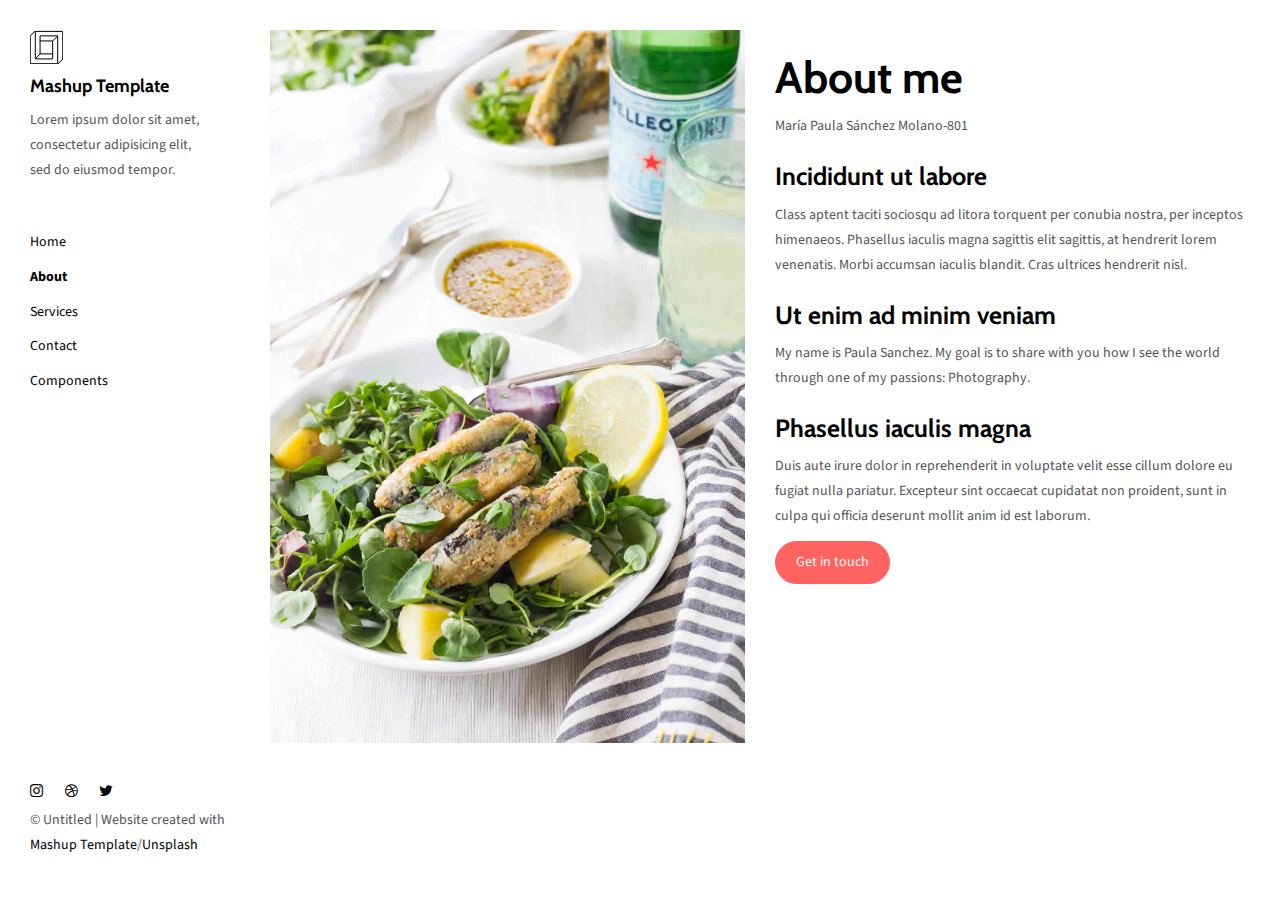
==== commit ff206dbe: "Update about.html" ====
--- a/about.html
+++ b/about.html
@@ -89,8 +89,7 @@
 
     <h3>Ut enim ad minim veniam </h3>
     
-    <p>Lorem ipsum dolor sit amet, consectetur adipiscing elit. Maecenas luctus at sem quis varius. 
-    Class aptent taciti sociosqu ad litora torquent per conubia nostra, per inceptos himenaeos. Phasellus iaculis magna sagittis elit sagittis, at hendrerit lorem venenatis. Morbi accumsan iaculis blandit. Cras ultrices hendrerit nisl.</p>
+    <p>My name is Paula Sanchez. My goal is to share with you how I see the world through one of my passions: Photography.</p>
     <h3>Phasellus iaculis magna </h3>
     <p>Duis aute irure dolor in reprehenderit in voluptate velit esse
     cillum dolore eu fugiat nulla pariatur. Excepteur sint occaecat cupidatat non
@@ -124,4 +123,4 @@
 
 --> <script type="text/javascript" src="./main.85741bff.js"></script></body>
 
-</html>+</html>
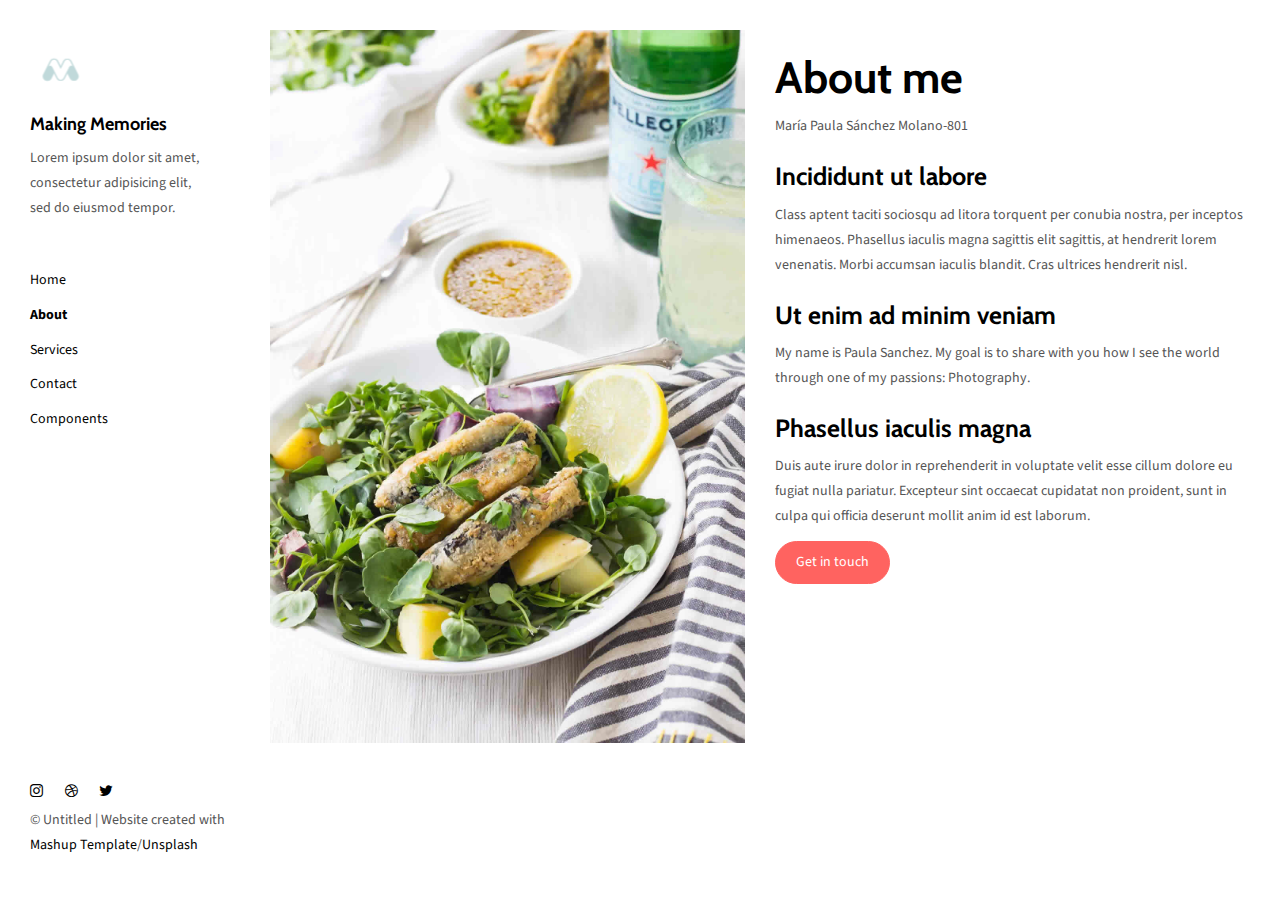
==== commit aa073190: "Update about.html" ====
--- a/about.html
+++ b/about.html
@@ -39,8 +39,8 @@
     <div class="navbar-collapse" id="navbar-collapse">
       <div class="site-header hidden-xs">
           <a class="site-brand" href="./index.html" title="">
-            <img class="img-responsive site-logo" alt="" src="./assets/images/mashup-logo.svg">
-            Mashup Template
+            <img class="img-responsive site-logo" alt="" src="./assets/images/Icon.png">
+            Making Memories
           </a>
         <p>Lorem ipsum dolor sit amet, consectetur adipisicing elit, sed do eiusmod
         tempor.</p>
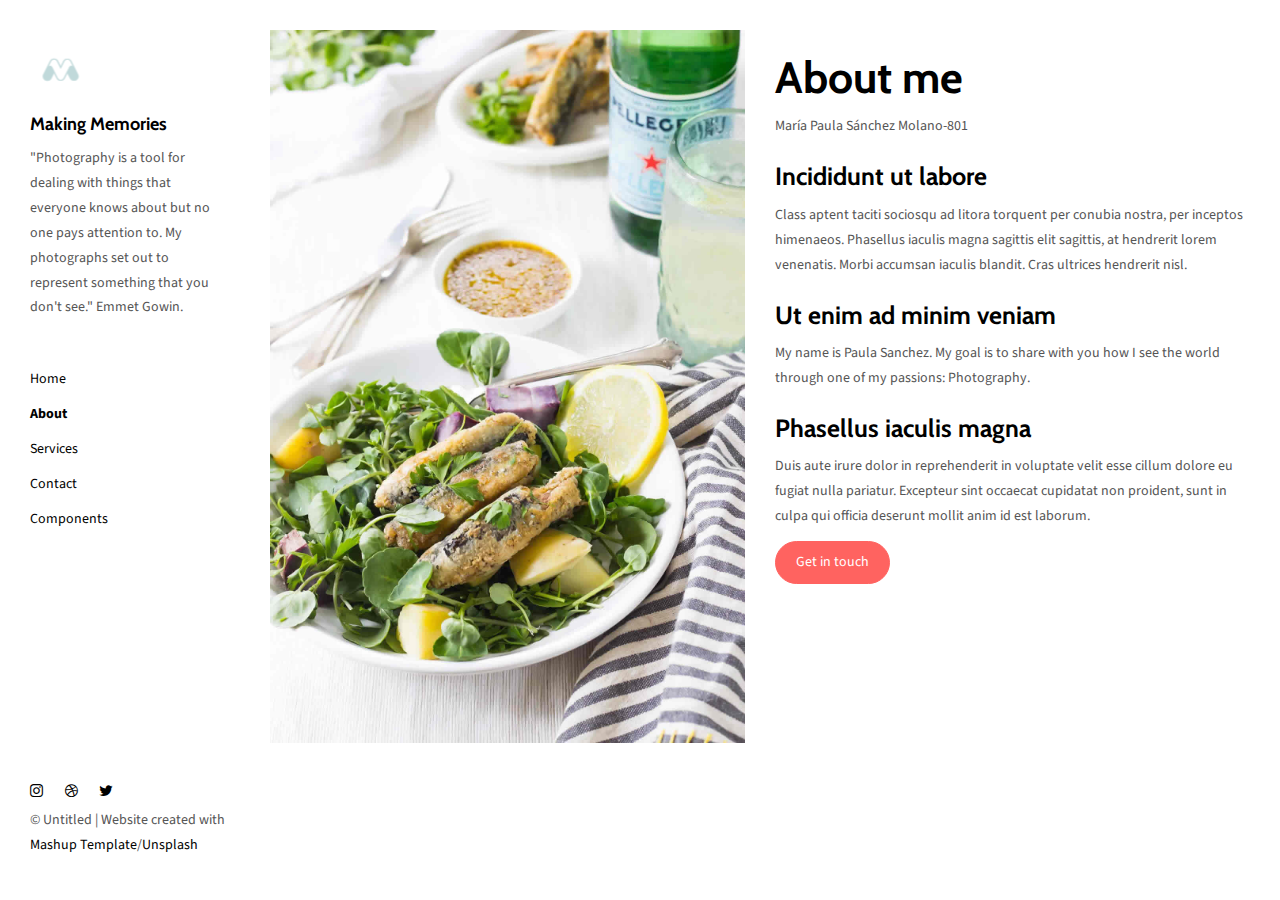
==== commit f34e08bd: "Update about.html" ====
--- a/about.html
+++ b/about.html
@@ -42,8 +42,9 @@
             <img class="img-responsive site-logo" alt="" src="./assets/images/Icon.png">
             Making Memories
           </a>
-        <p>Lorem ipsum dolor sit amet, consectetur adipisicing elit, sed do eiusmod
-        tempor.</p>
+        <p> "Photography is a tool for dealing with things that everyone knows about but no one pays attention to. My photographs set out to represent something that you don't see."
+              Emmet Gowin.
+        </p>
       </div>
       <ul class="nav">
         <li><a href="./index.html" title="">Home</a></li>
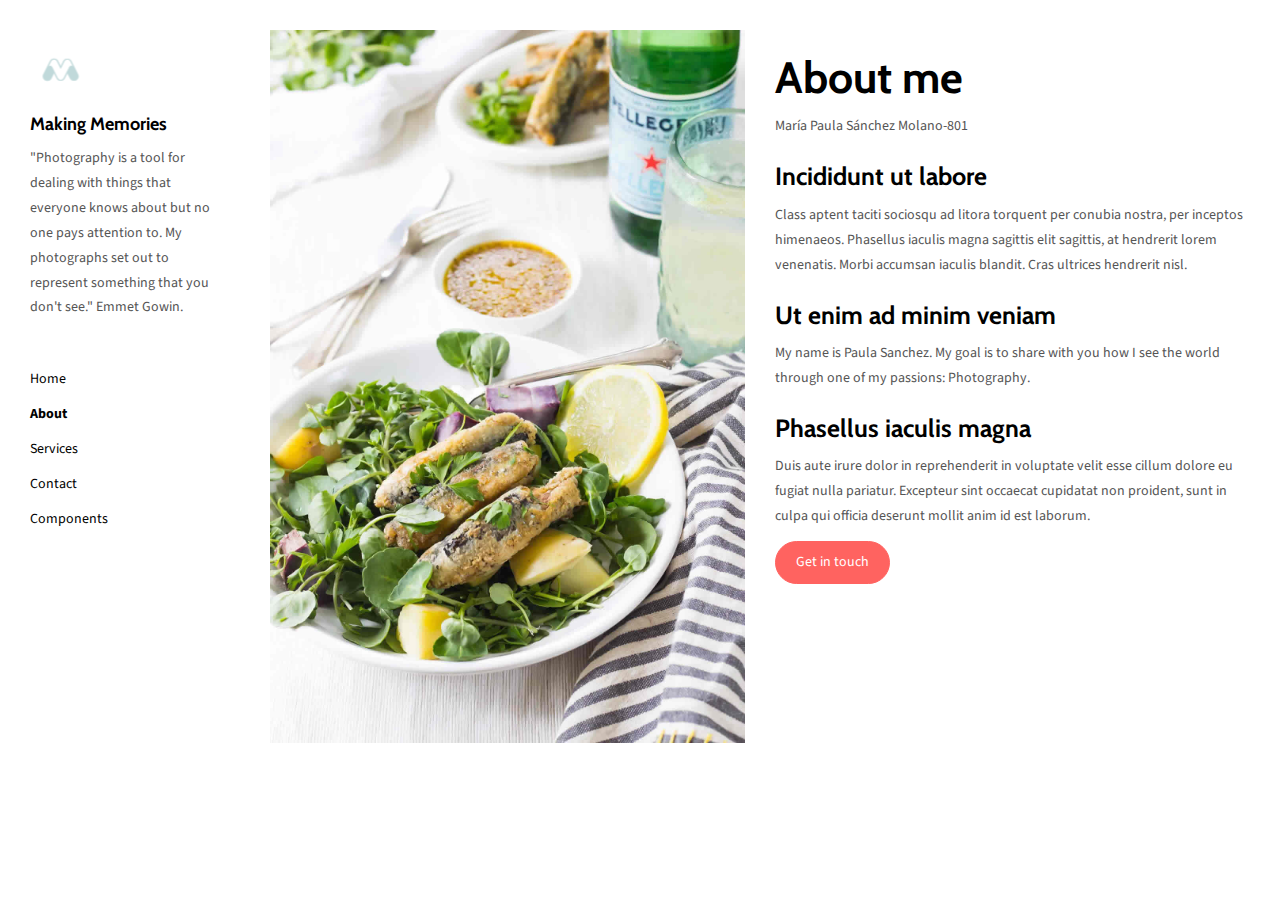
==== commit 42001c48: "Update about.html" ====
--- a/about.html
+++ b/about.html
@@ -55,20 +55,7 @@
 
       </ul>
 
-      <nav class="nav-footer">
-        <p class="nav-footer-social-buttons">
-          <a class="fa-icon" href="https://www.instagram.com/" title="">
-            <i class="fa fa-instagram"></i>
-          </a>
-          <a class="fa-icon" href="https://dribbble.com/" title="">
-            <i class="fa fa-dribbble"></i>
-          </a>
-          <a class="fa-icon" href="https://twitter.com/" title="">
-            <i class="fa fa-twitter"></i>
-          </a>
-        </p>
-        <p>© Untitled | Website created with <a href="http://www.mashup-template.com/" title="Create website with free html template">Mashup Template</a>/<a href="https://www.unsplash.com/" title="Beautiful Free Images">Unsplash</a></p>
-      </nav>  
+      <nav class="nav-footer"> 
     </div> 
   </nav>
 </header>
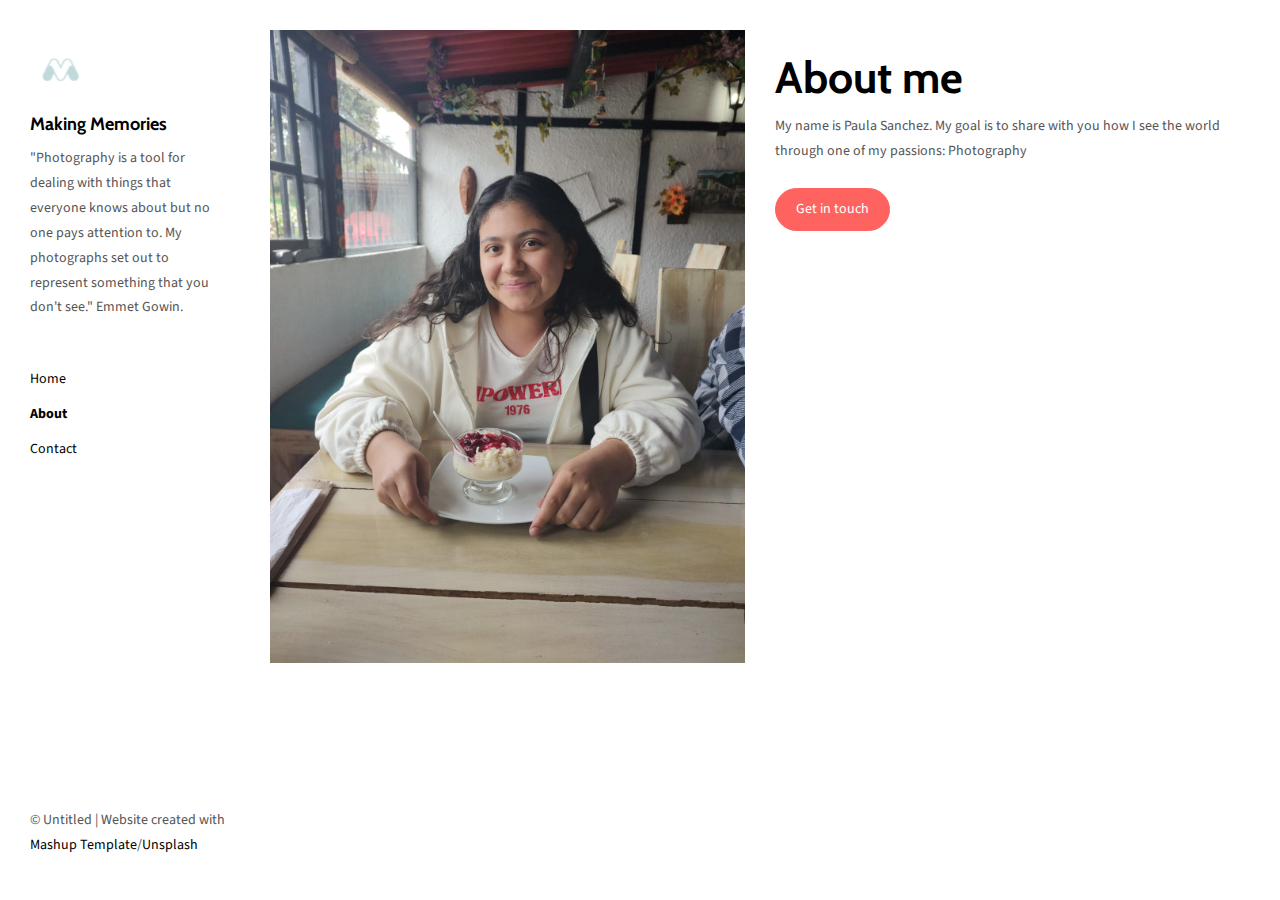
==== commit f6d74703: "Add files via upload" ====
--- a/about.html
+++ b/about.html
@@ -17,98 +17,96 @@
 
 
 
-  <title>Title page</title>  
+  <title>Making Memories</title>  
 
 <link href="./main.82cfd66e.css" rel="stylesheet"></head>
 
 <body>
 
- <!-- Add your content of header -->
-<header class="">
-  <div class="navbar navbar-default visible-xs">
-    <button type="button" class="navbar-toggle collapsed">
-      <span class="sr-only">Toggle navigation</span>
-      <span class="icon-bar"></span>
-      <span class="icon-bar"></span>
-      <span class="icon-bar"></span>
-    </button>
-    <a href="./index.html" class="navbar-brand">Mashup Template</a>
-  </div>
+    <!-- Add your content of header -->
+    <header class="">
+        <div class="navbar navbar-default visible-xs">
+            <button type="button" class="navbar-toggle collapsed">
+                <span class="sr-only">Toggle navigation</span>
+                <span class="icon-bar"></span>
+                <span class="icon-bar"></span>
+                <span class="icon-bar"></span>
+            </button>
+            <a href="./index.html" class="navbar-brand">Mashup Template</a>
+        </div>
 
-  <nav class="sidebar">
-    <div class="navbar-collapse" id="navbar-collapse">
-      <div class="site-header hidden-xs">
-          <a class="site-brand" href="./index.html" title="">
-            <img class="img-responsive site-logo" alt="" src="./assets/images/Icon.png">
-            Making Memories
-          </a>
-        <p> "Photography is a tool for dealing with things that everyone knows about but no one pays attention to. My photographs set out to represent something that you don't see."
-              Emmet Gowin.
-        </p>
-      </div>
-      <ul class="nav">
-        <li><a href="./index.html" title="">Home</a></li>
-        <li><a href="./about.html" title="">About</a></li>
-        <li><a href="./services.html" title="">Services</a></li>
-        <li><a href="./contact.html" title="">Contact</a></li>
-        <li><a href="./components.html" title="">Components</a></li>
-
-      </ul>
-
-      <nav class="nav-footer"> 
-    </div> 
-  </nav>
-</header>
-<main class="" id="main-collapse">
+        <nav class="sidebar">
+            <div class="navbar-collapse" id="navbar-collapse">
+                <div class="site-header hidden-xs">
+                    <a class="site-brand" href="./index.html" title="">
+                        <img class="img-responsive site-logo" alt="" src="./assets/images/Icon.png">
+                        Making Memories
+                    </a>
+                    <p>
+                        "Photography is a tool for dealing with things that everyone knows about but no one pays attention to. My photographs set out to represent something that you don't see."
+                        Emmet Gowin.
+                    </p>
+                </div>
+                <ul class="nav">
+                    <li><a href="./index.html" title="">Home</a></li>
+                    <li><a href="./about.html" title="">About</a></li>
+                    <li><a href="./contact.html" title="">Contact</a></li>
 
 
-<div class="row">
-  <div class="col-xs-12 col-md-6">
-    <img class="img-responsive" alt="" src="./assets/images/img-10.jpg">
-  </div>
-  <div class="col-xs-12 col-md-6">
-    <h1>About me</h1>
-    
-    <p>María Paula Sánchez Molano-801</p>
-    
-    <h3>Incididunt ut labore </h3>
+                </ul>
 
-    <p>Class aptent taciti sociosqu ad litora torquent per conubia nostra, per inceptos himenaeos. Phasellus iaculis magna sagittis elit sagittis, at hendrerit lorem venenatis. Morbi accumsan iaculis blandit. Cras ultrices hendrerit nisl.</p>
+                <nav class="nav-footer">
+                    <p class="nav-footer-social-buttons">
 
-    <h3>Ut enim ad minim veniam </h3>
-    
-    <p>My name is Paula Sanchez. My goal is to share with you how I see the world through one of my passions: Photography.</p>
-    <h3>Phasellus iaculis magna </h3>
-    <p>Duis aute irure dolor in reprehenderit in voluptate velit esse
-    cillum dolore eu fugiat nulla pariatur. Excepteur sint occaecat cupidatat non
-    proident, sunt in culpa qui officia deserunt mollit anim id est laborum.</p>
-    
-    <a href="contact.html" class="btn btn-primary" title=""> Get in touch</a>
- </div>
-</div>
-    
-</main>
+                    </p>
+                    <p>© Untitled | Website created with <a href="http://www.mashup-template.com/" title="Create website with free html template">Mashup Template</a>/<a href="https://www.unsplash.com/" title="Beautiful Free Images">Unsplash</a></p>
+                </nav>
+            </div>
+        </nav>
+    </header>
+    <main class="" id="main-collapse">
 
-<script>
-document.addEventListener("DOMContentLoaded", function (event) {
-  navbarToggleSidebar();
-  navActivePage();
-});
-</script>
+        <div class="row">
+            <div class="col-xs-12 col-md-6">
+                <img class="img-responsive" alt="" src="./assets/images/Profile.jpg">
+            </div>
+            <div class="col-xs-12 col-md-6">
+                <h1>About me</h1>
 
-<!-- Google Analytics: change UA-XXXXX-X to be your site's ID 
+                <p>My name is Paula Sanchez. My goal is to share with you how I see the world through one of my passions: Photography</p>
 
-<script>
-  (function (i, s, o, g, r, a, m) {
-    i['GoogleAnalyticsObject'] = r; i[r] = i[r] || function () {
-      (i[r].q = i[r].q || []).push(arguments)
-    }, i[r].l = 1 * new Date(); a = s.createElement(o),
-      m = s.getElementsByTagName(o)[0]; a.async = 1; a.src = g; m.parentNode.insertBefore(a, m)
-  })(window, document, 'script', '//www.google-analytics.com/analytics.js', 'ga');
-  ga('create', 'UA-XXXXX-X', 'auto');
-  ga('send', 'pageview');
-</script>
+                <h3>  </h3>
 
---> <script type="text/javascript" src="./main.85741bff.js"></script></body>
+
+
+                <a href="contact.html" class="btn btn-primary" title=""> Get in touch</a>
+            </div>
+        </div>
+
+    </main>
+
+    <script>
+        document.addEventListener("DOMContentLoaded", function (event) {
+            navbarToggleSidebar();
+            navActivePage();
+        });
+    </script>
+
+    <!-- Google Analytics: change UA-XXXXX-X to be your site's ID
+
+    <script>
+      (function (i, s, o, g, r, a, m) {
+        i['GoogleAnalyticsObject'] = r; i[r] = i[r] || function () {
+          (i[r].q = i[r].q || []).push(arguments)
+        }, i[r].l = 1 * new Date(); a = s.createElement(o),
+          m = s.getElementsByTagName(o)[0]; a.async = 1; a.src = g; m.parentNode.insertBefore(a, m)
+      })(window, document, 'script', '//www.google-analytics.com/analytics.js', 'ga');
+      ga('create', 'UA-XXXXX-X', 'auto');
+      ga('send', 'pageview');
+    </script>
+
+    -->
+    <script type="text/javascript" src="./main.85741bff.js"></script>
+</body>
 
 </html>
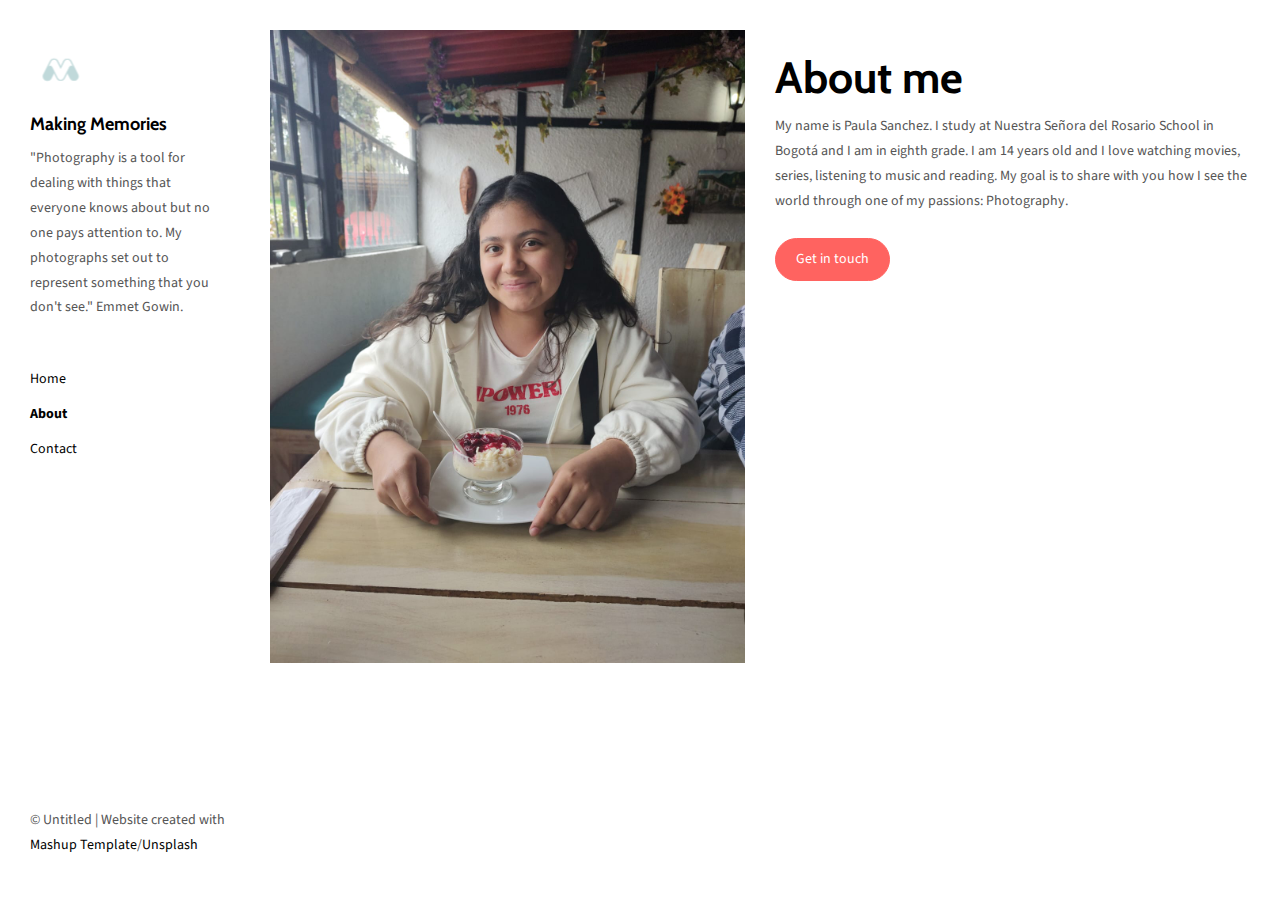
==== commit 9616937a: "Add files via upload" ====
--- a/about.html
+++ b/about.html
@@ -12,7 +12,7 @@
   <!-- Disable tap highlight on IE -->
   <meta name="msapplication-tap-highlight" content="no">
   
-  <link href="./assets/apple-icon-180x180.png" rel="apple-touch-icon">
+  <link href="./assets/Icon-180x180.png" rel="apple-touch-icon">
   <link href="./assets/favicon.ico" rel="icon">
 
 
@@ -73,7 +73,7 @@
             <div class="col-xs-12 col-md-6">
                 <h1>About me</h1>
 
-                <p>My name is Paula Sanchez. My goal is to share with you how I see the world through one of my passions: Photography</p>
+                <p>My name is Paula Sanchez. I study at Nuestra Señora del Rosario School in Bogotá and I am in eighth grade. I am 14 years old and I love watching movies, series, listening to music and reading. My goal is to share with you how I see the world through one of my passions: Photography. </p>
 
                 <h3>  </h3>
 
